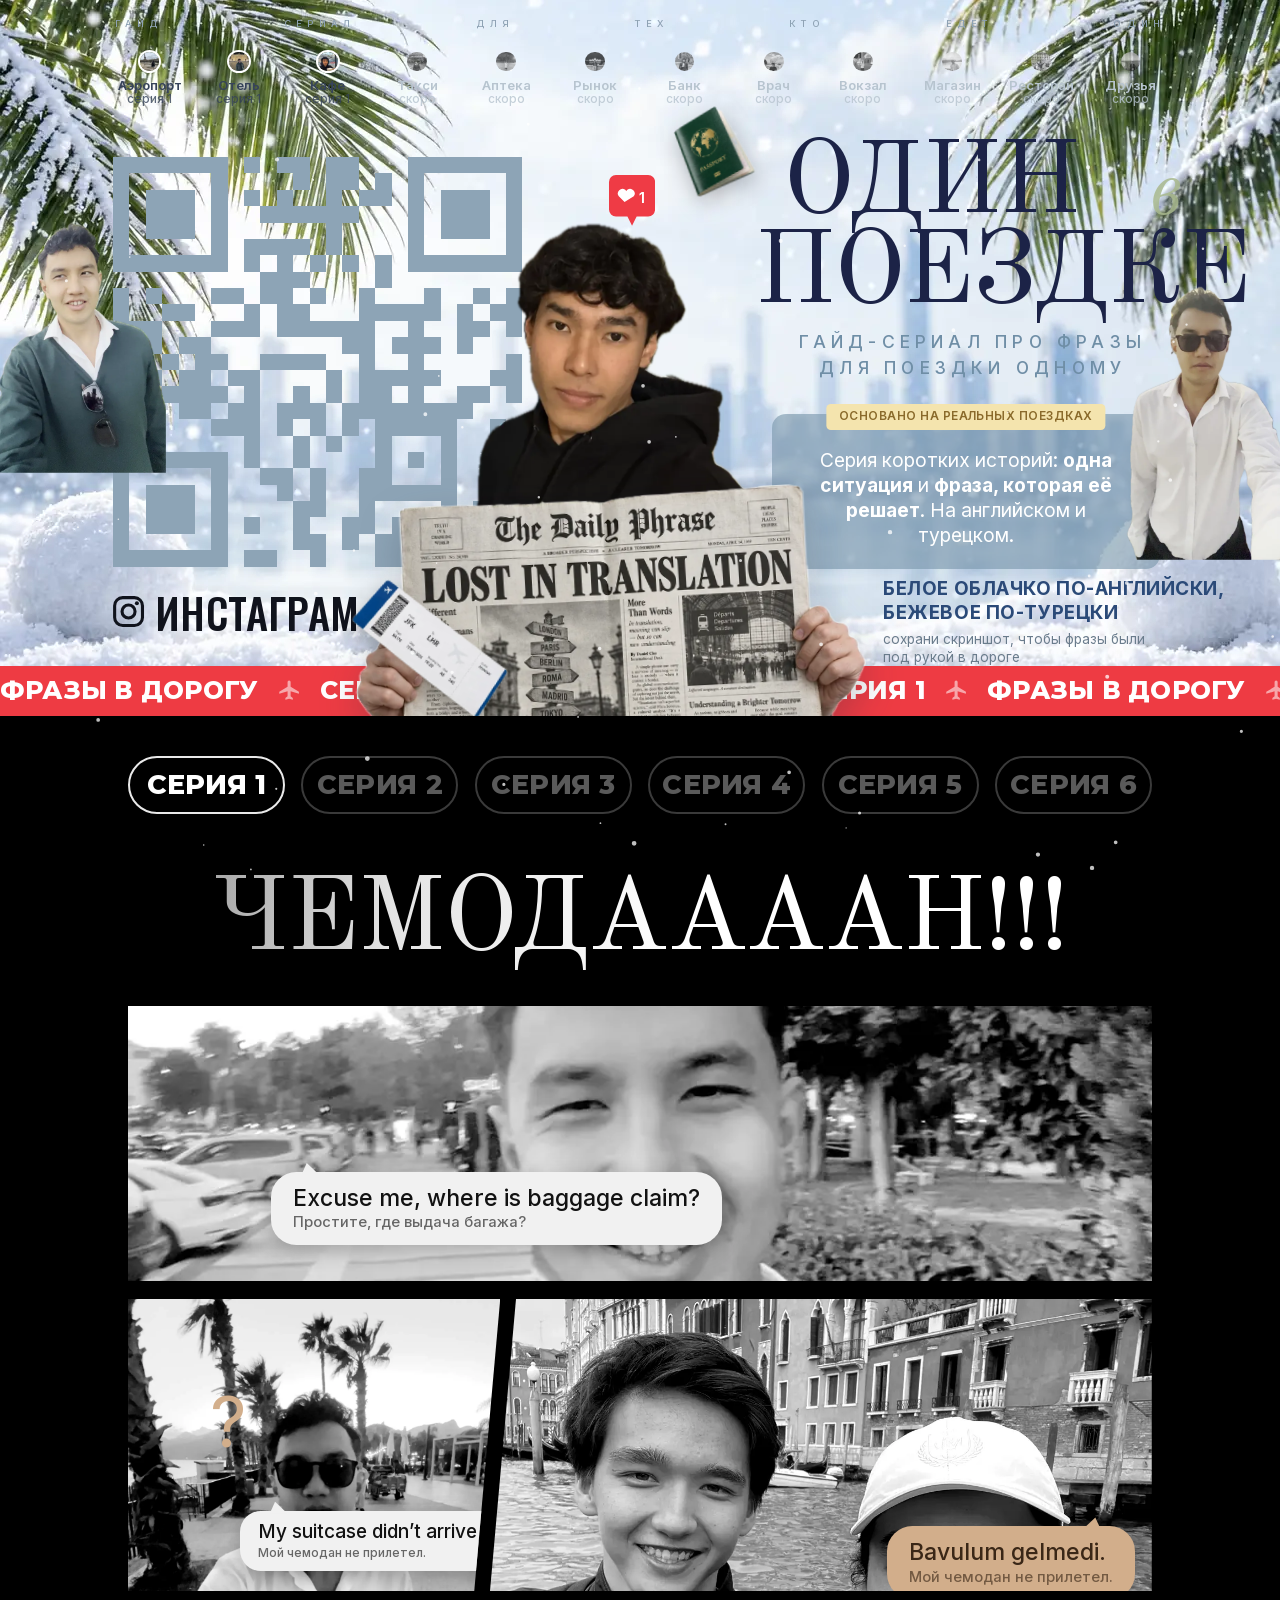
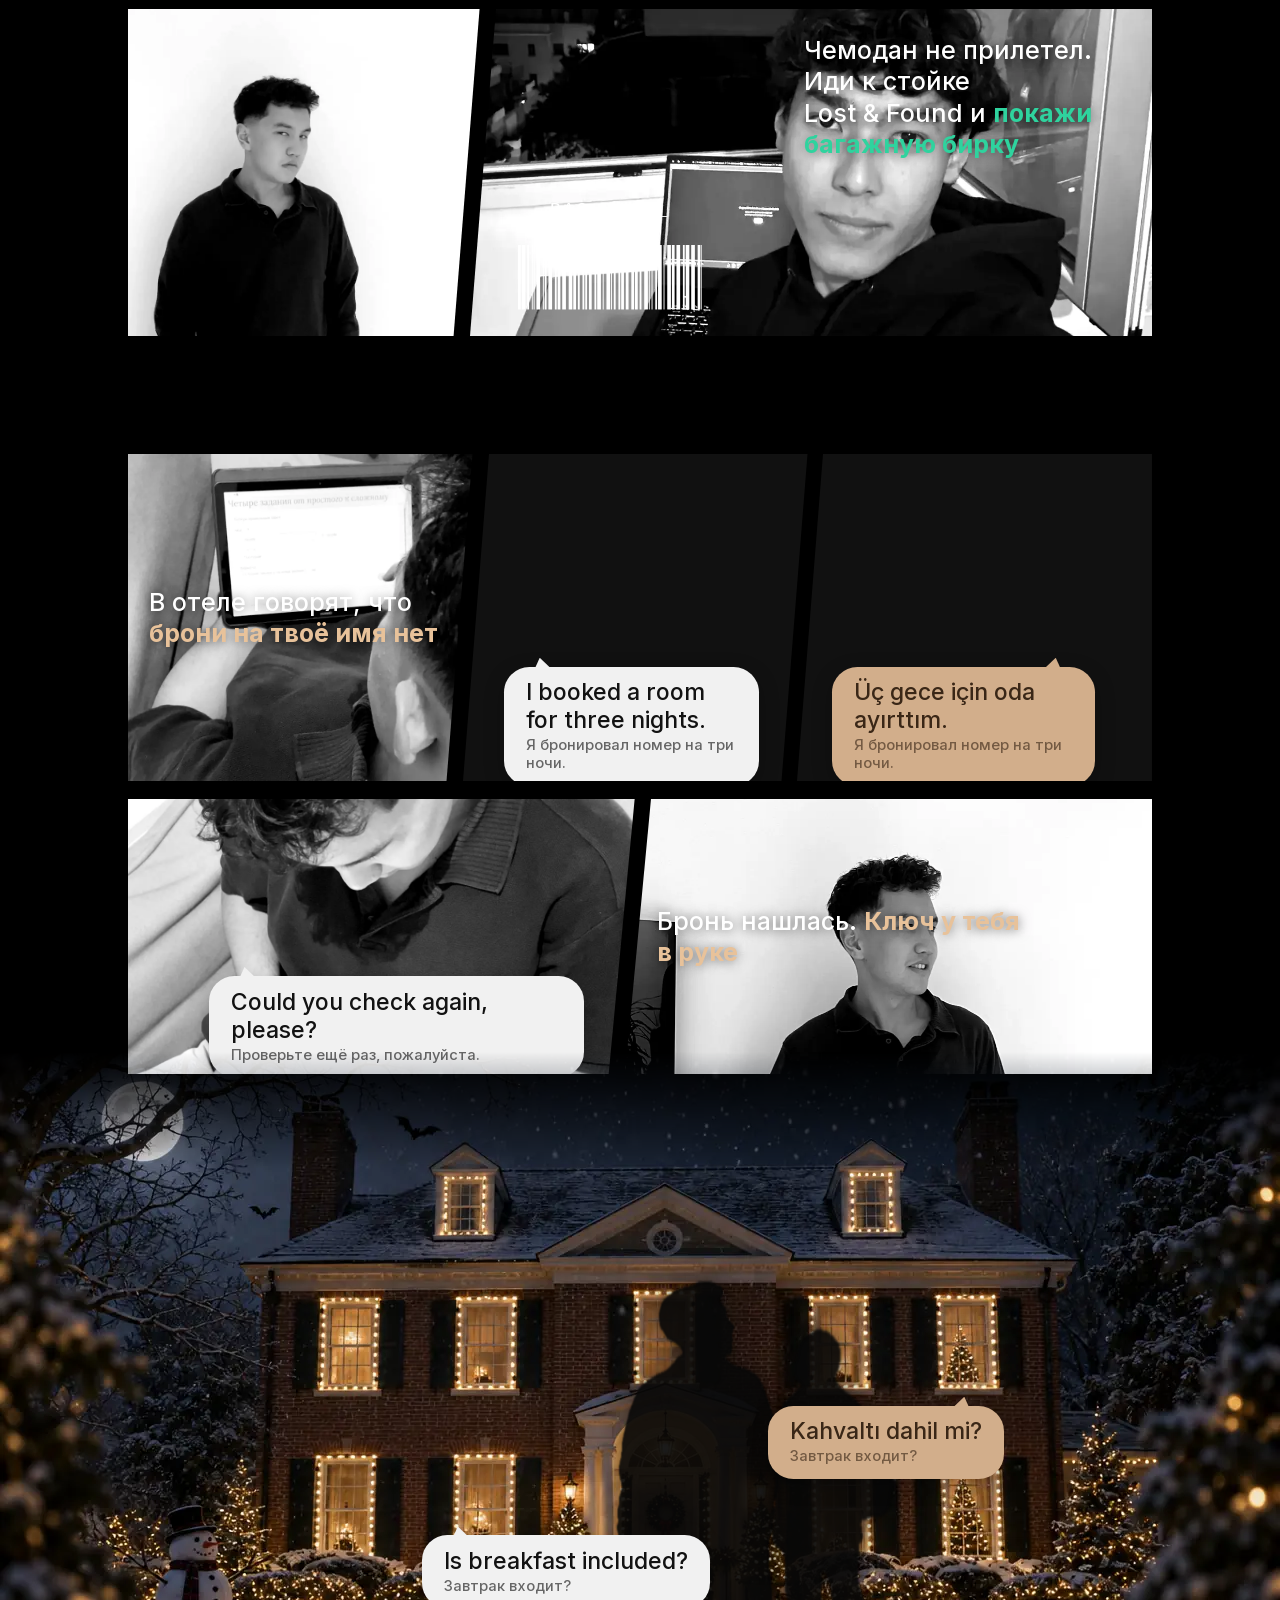
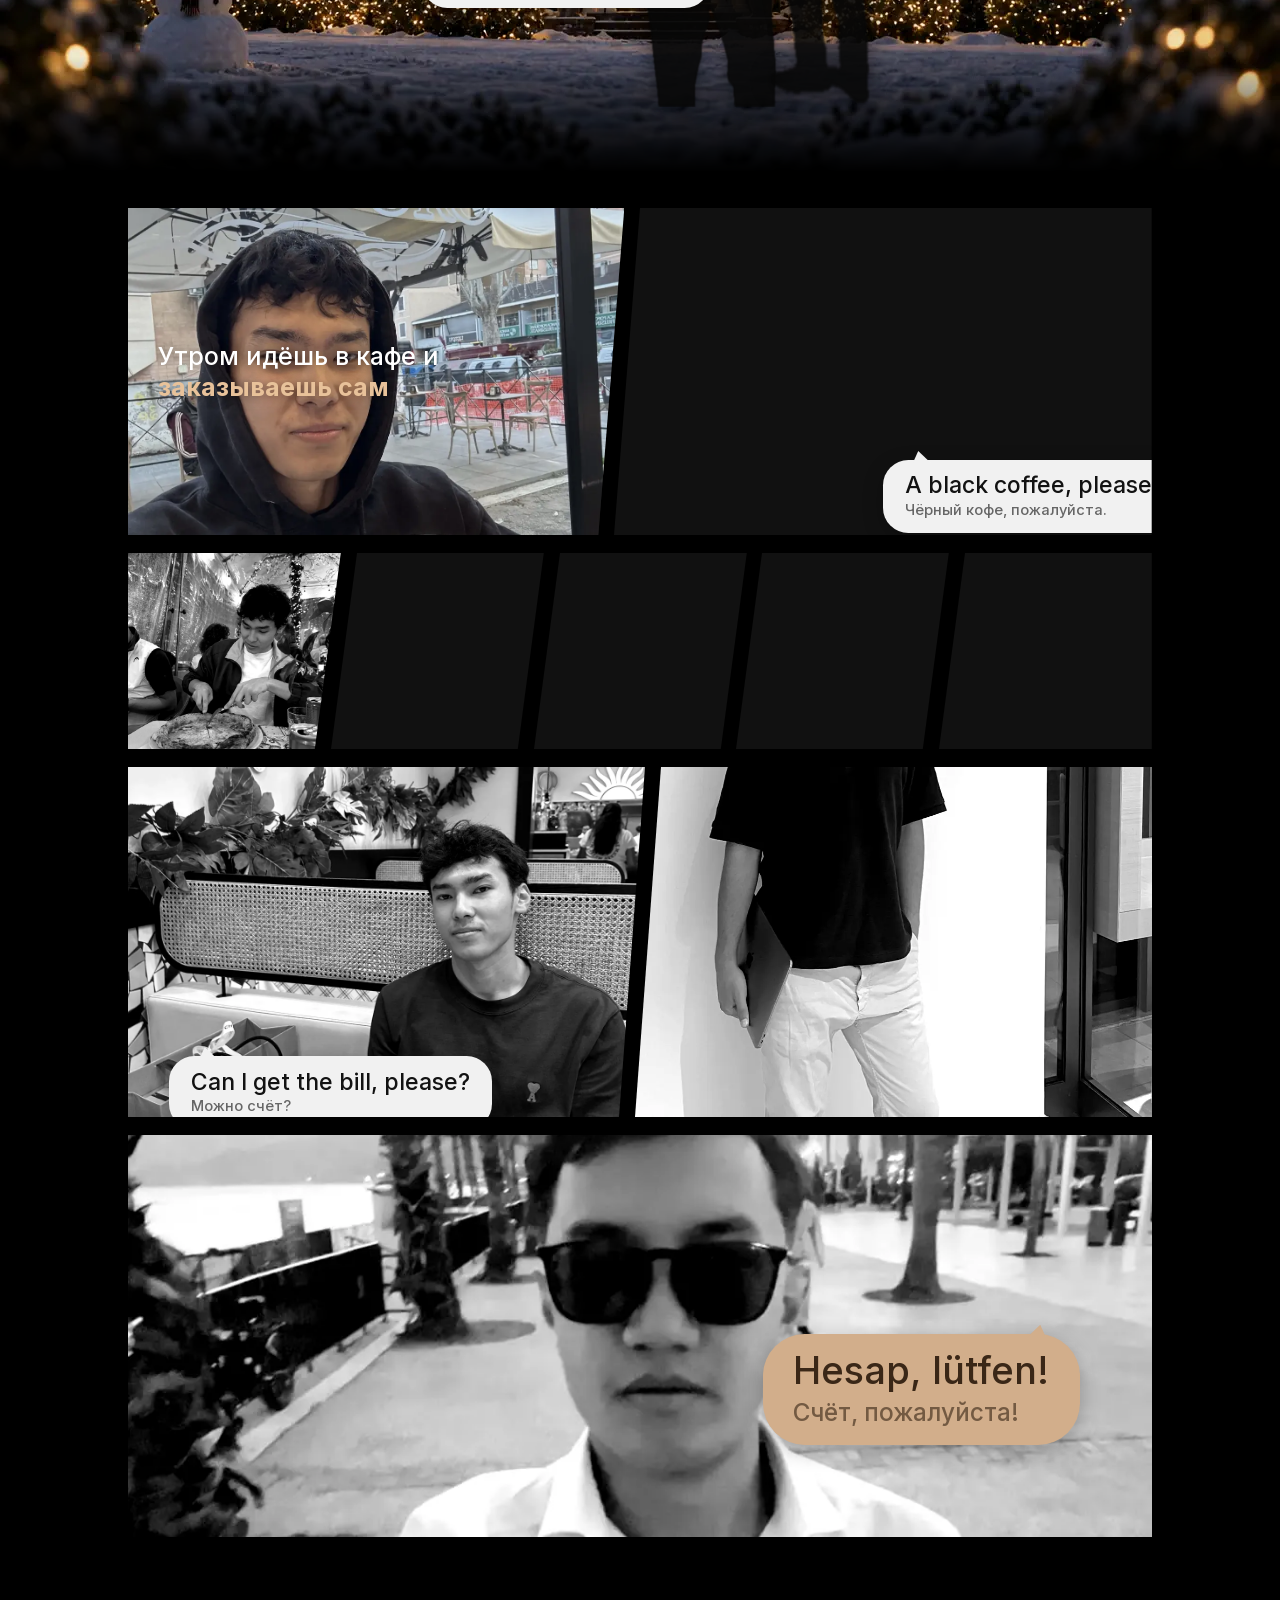
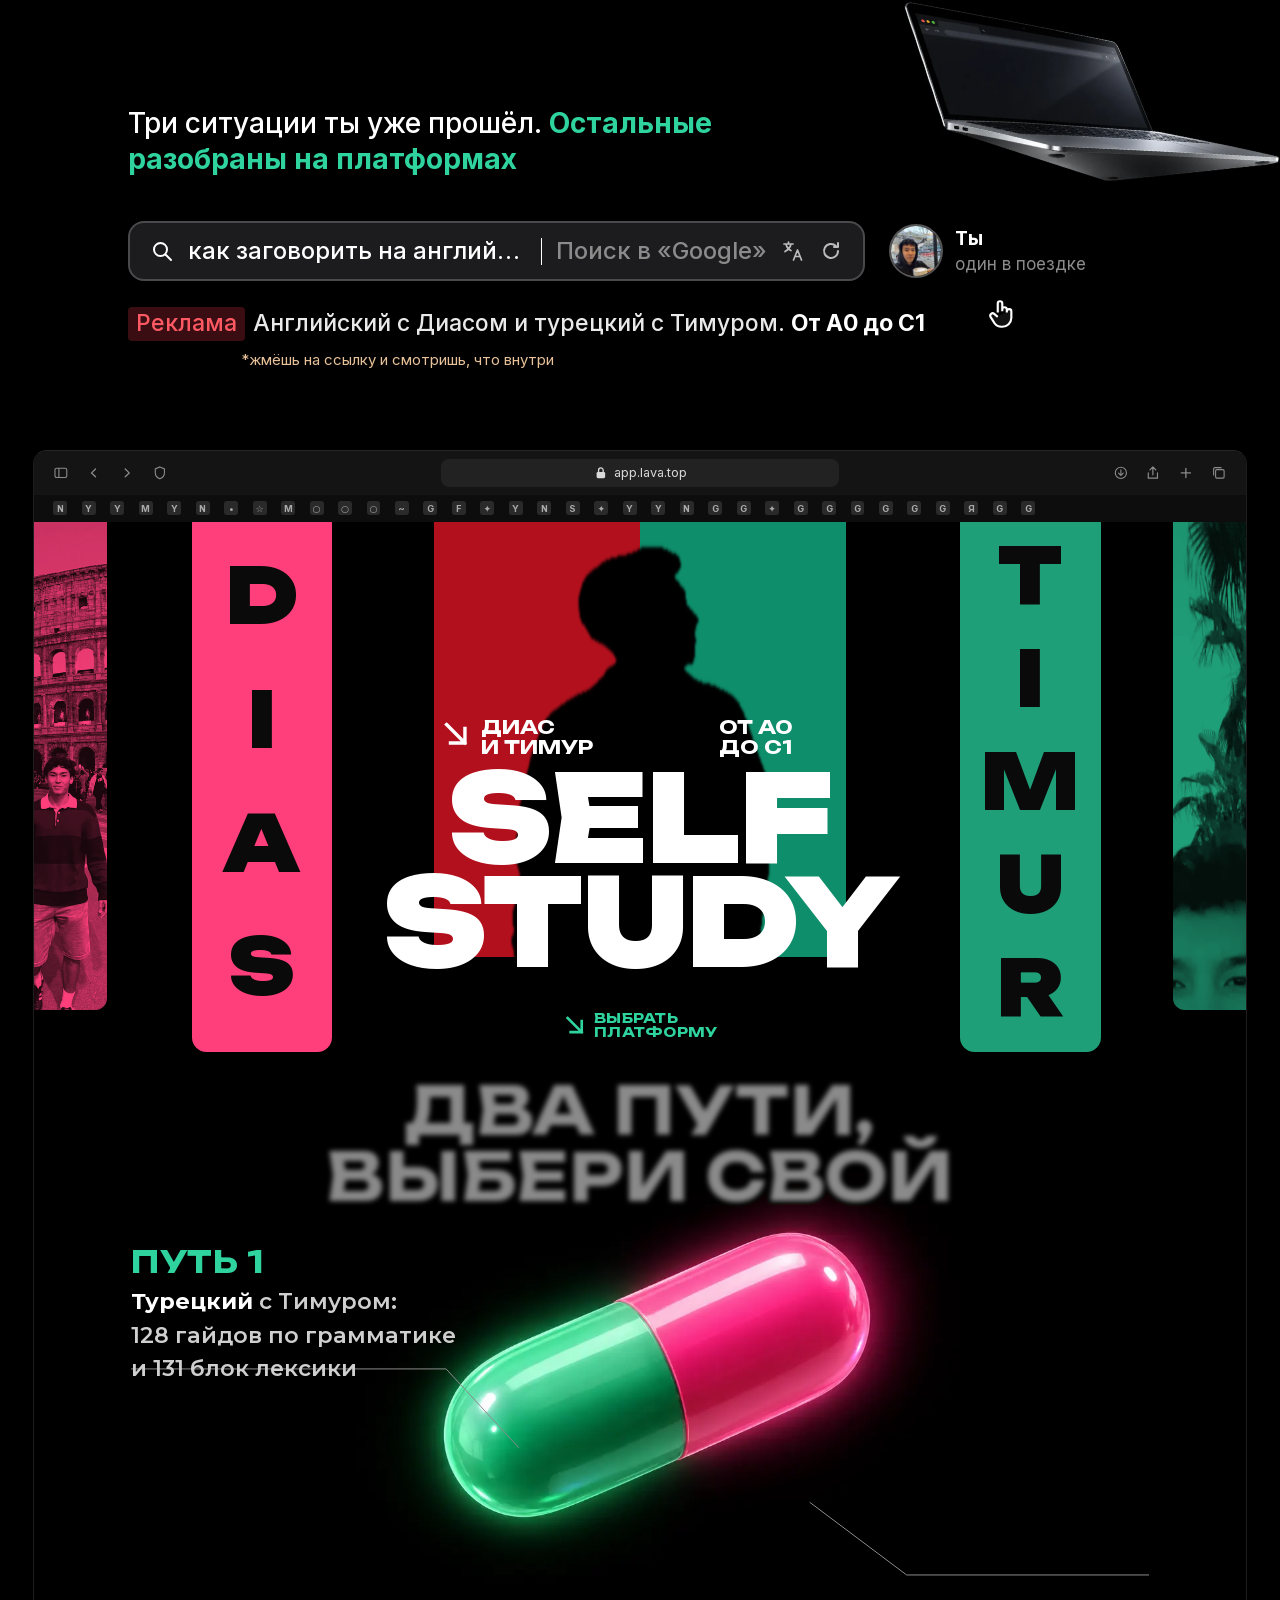
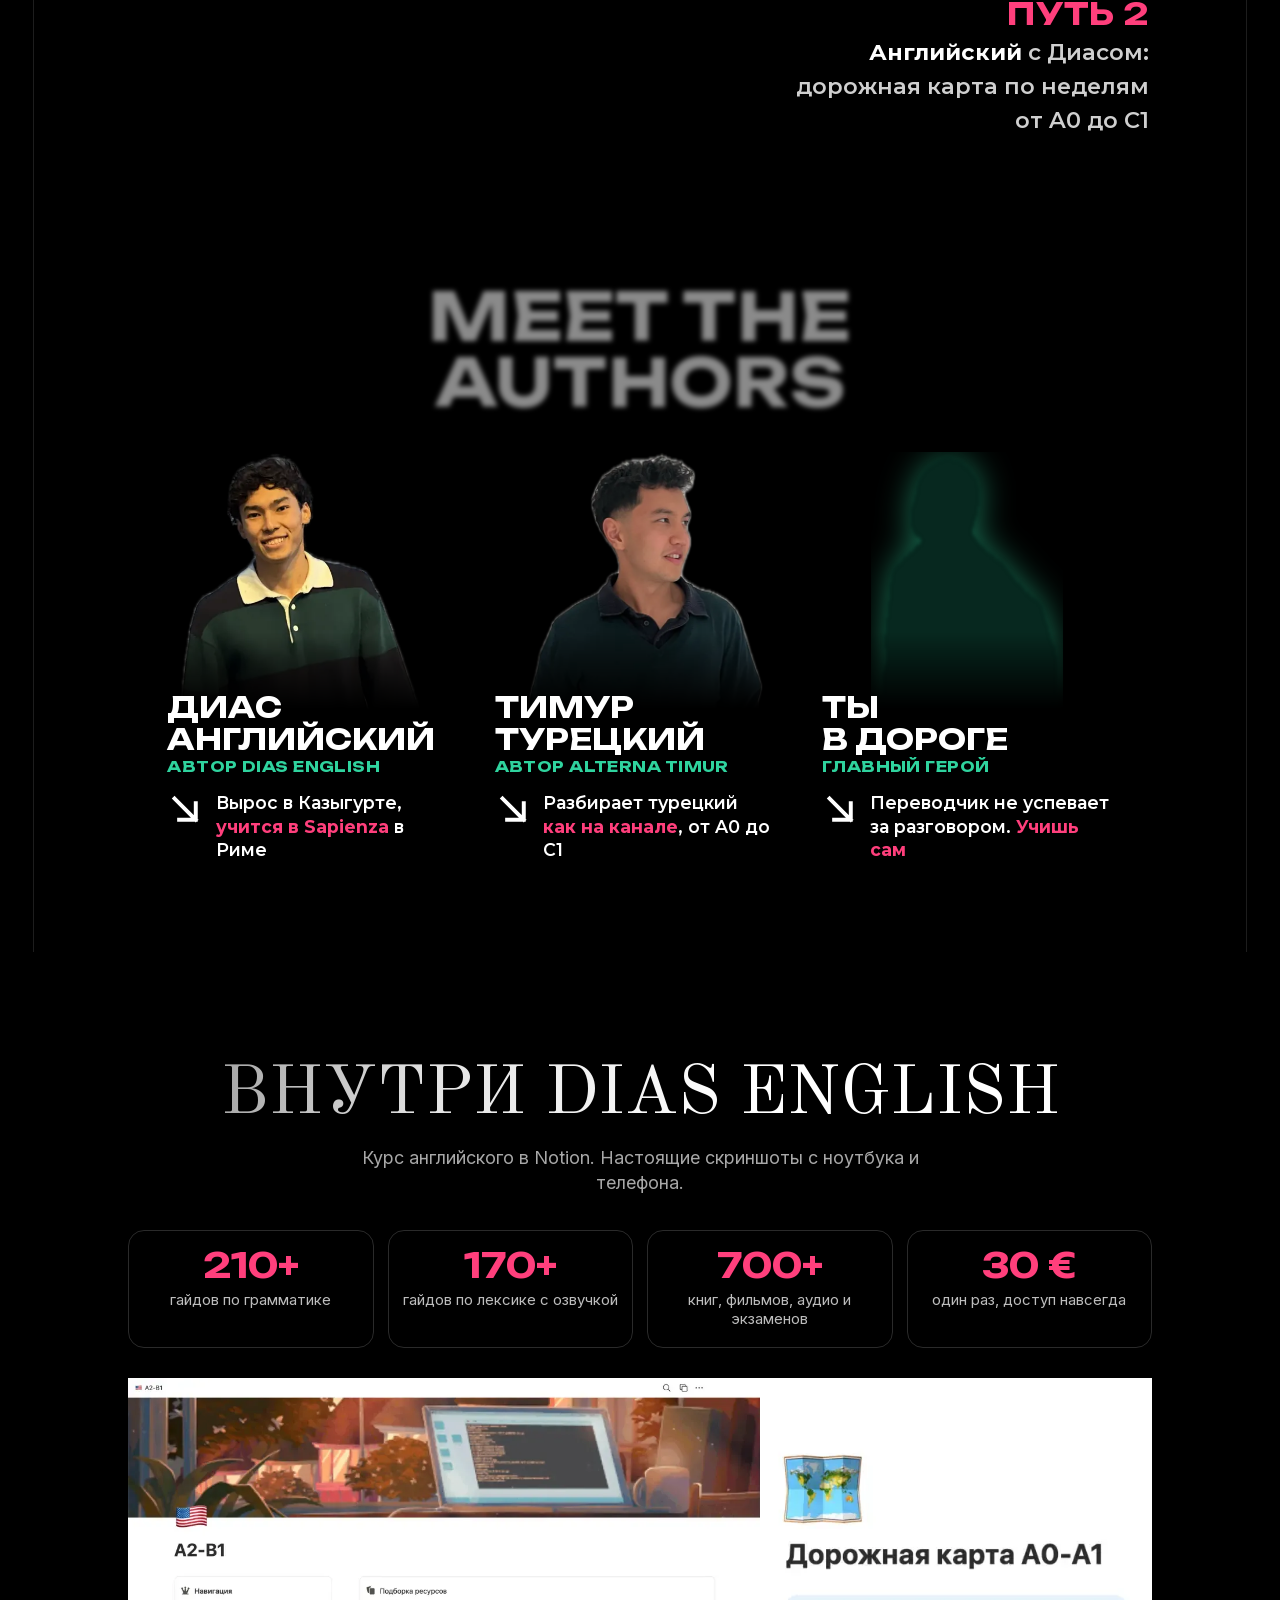
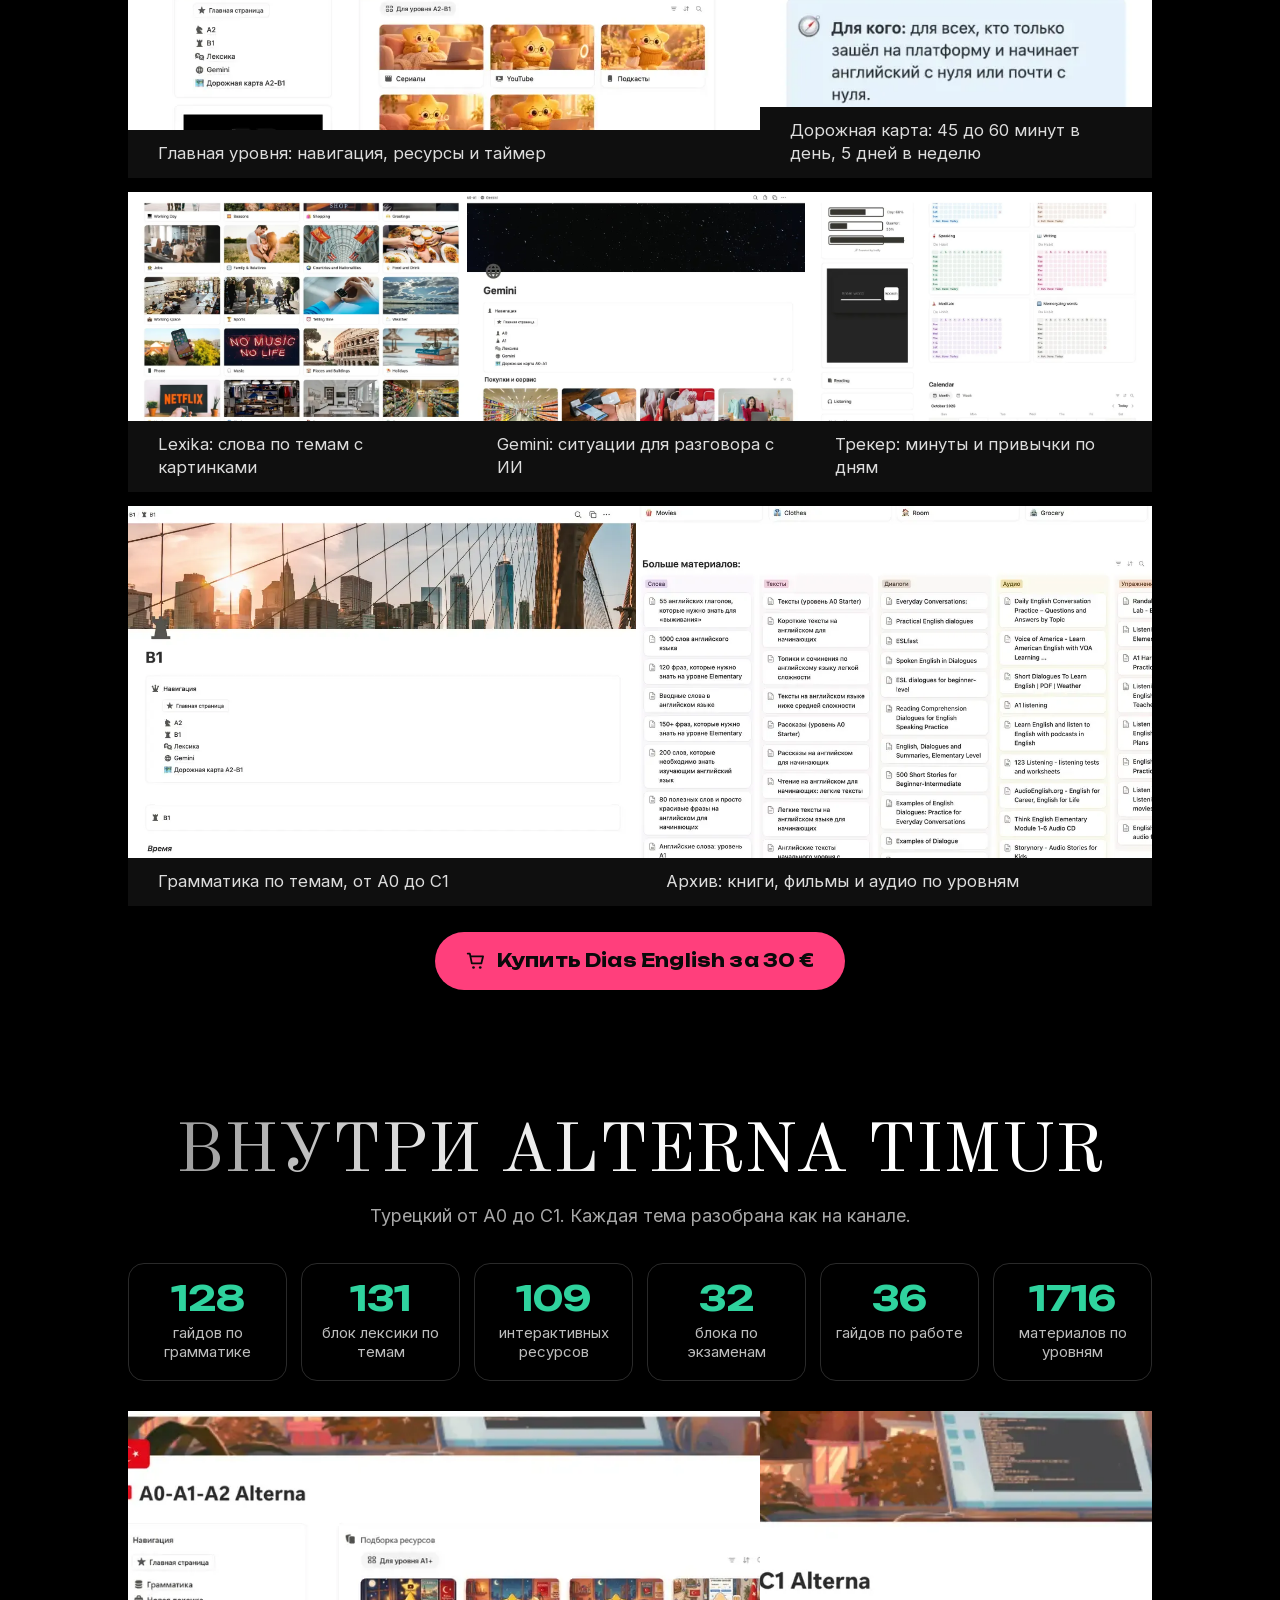
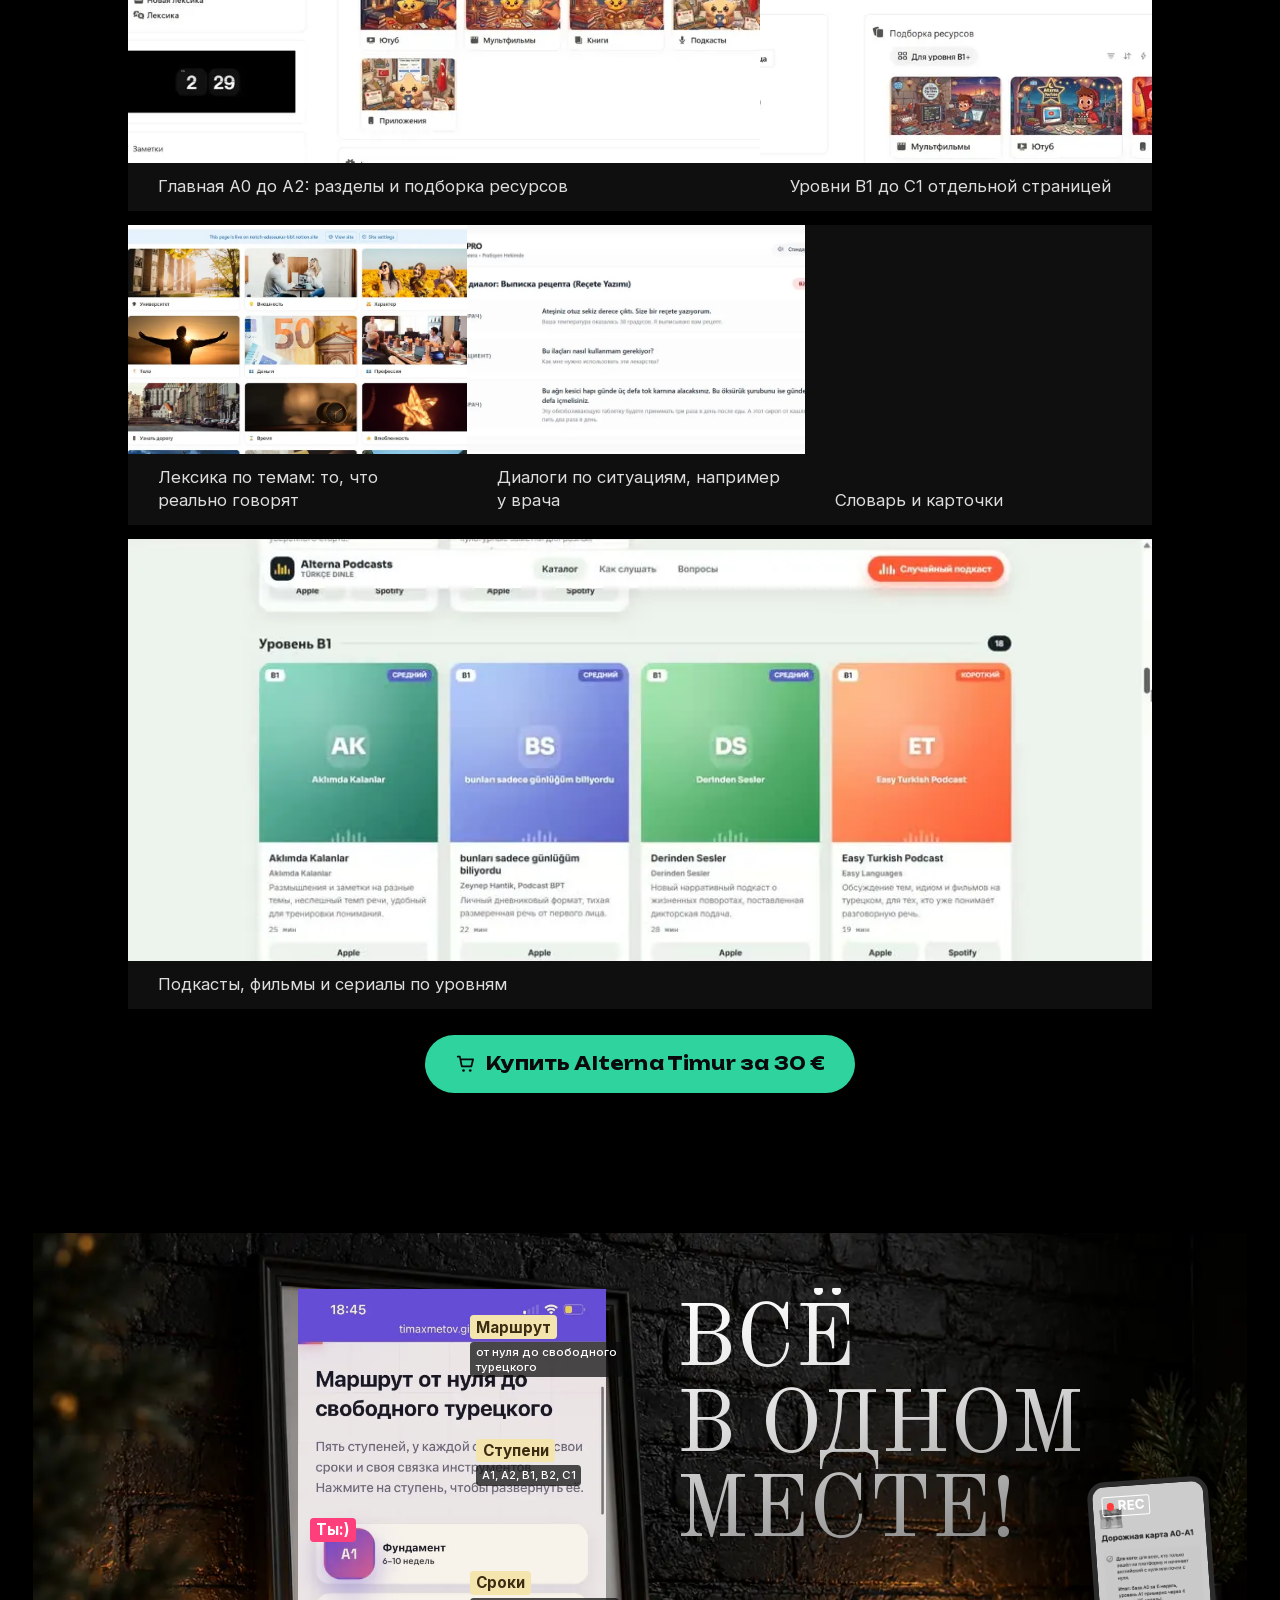
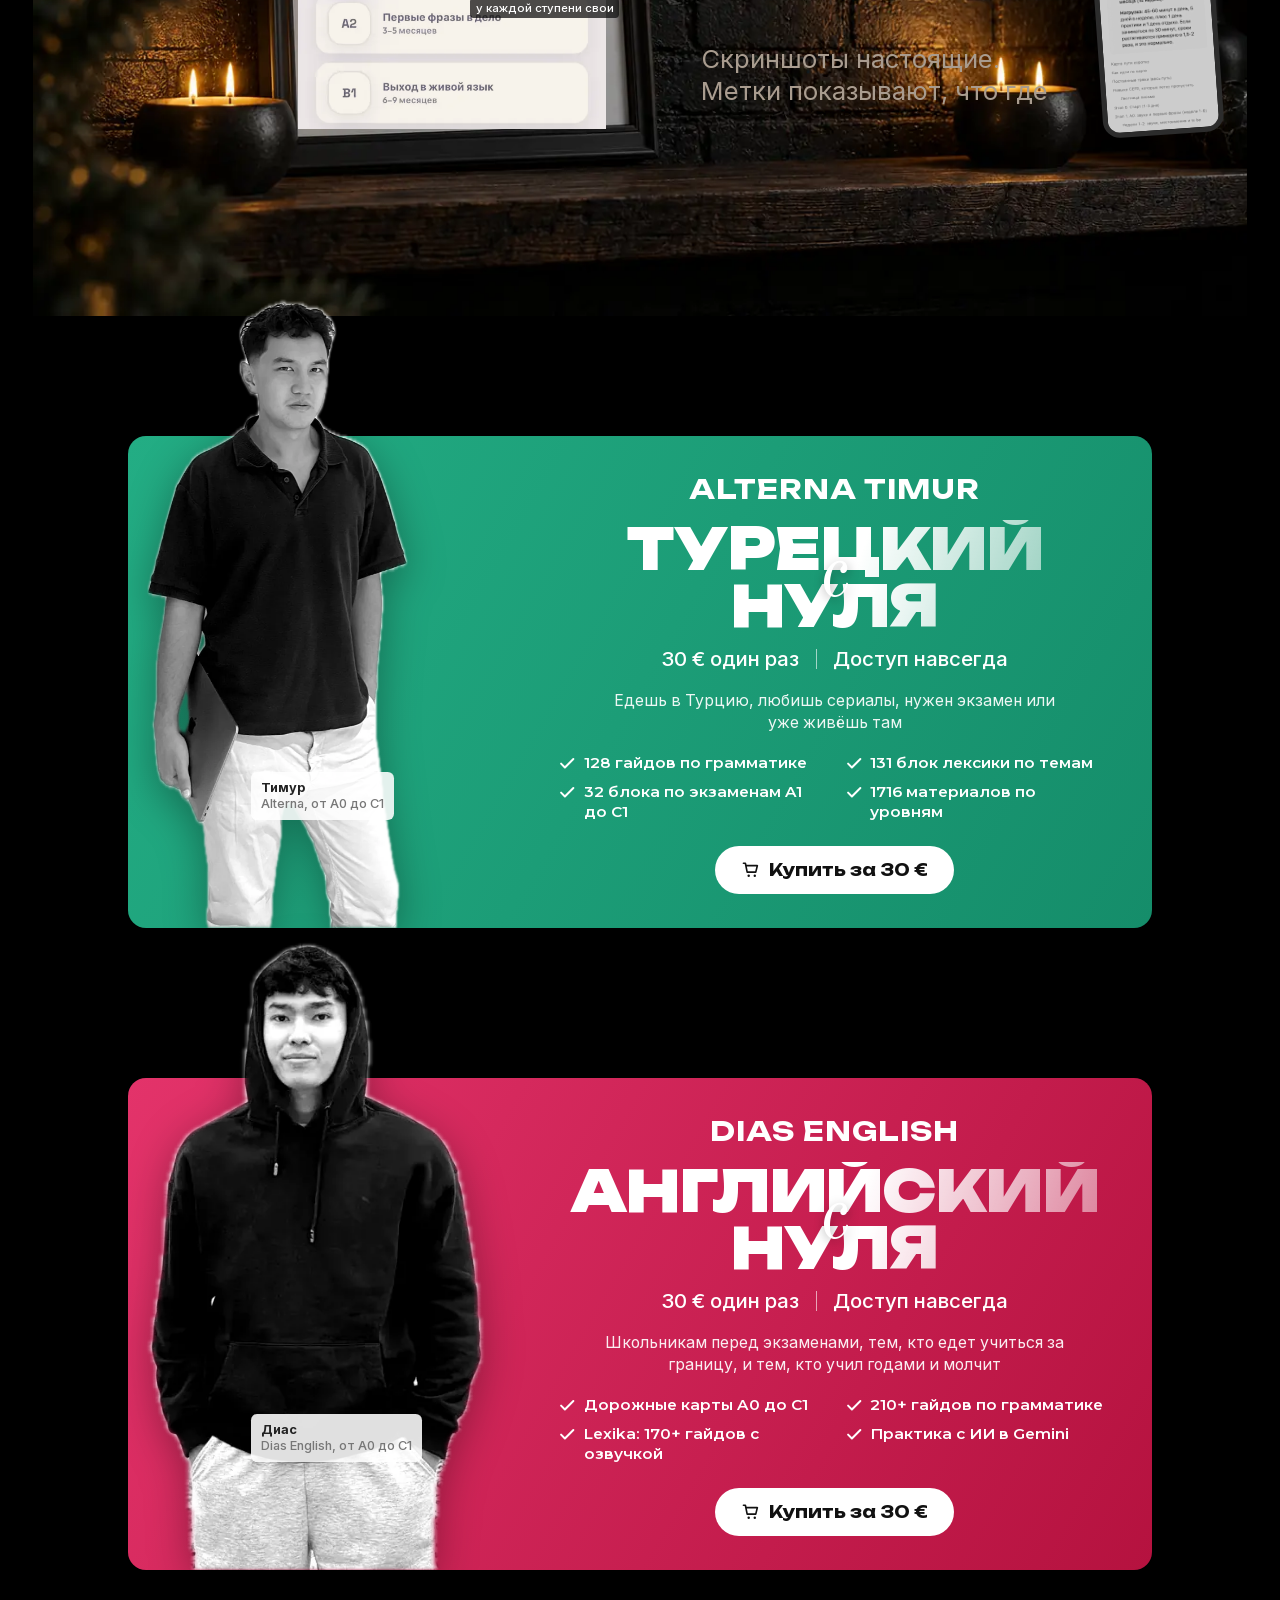
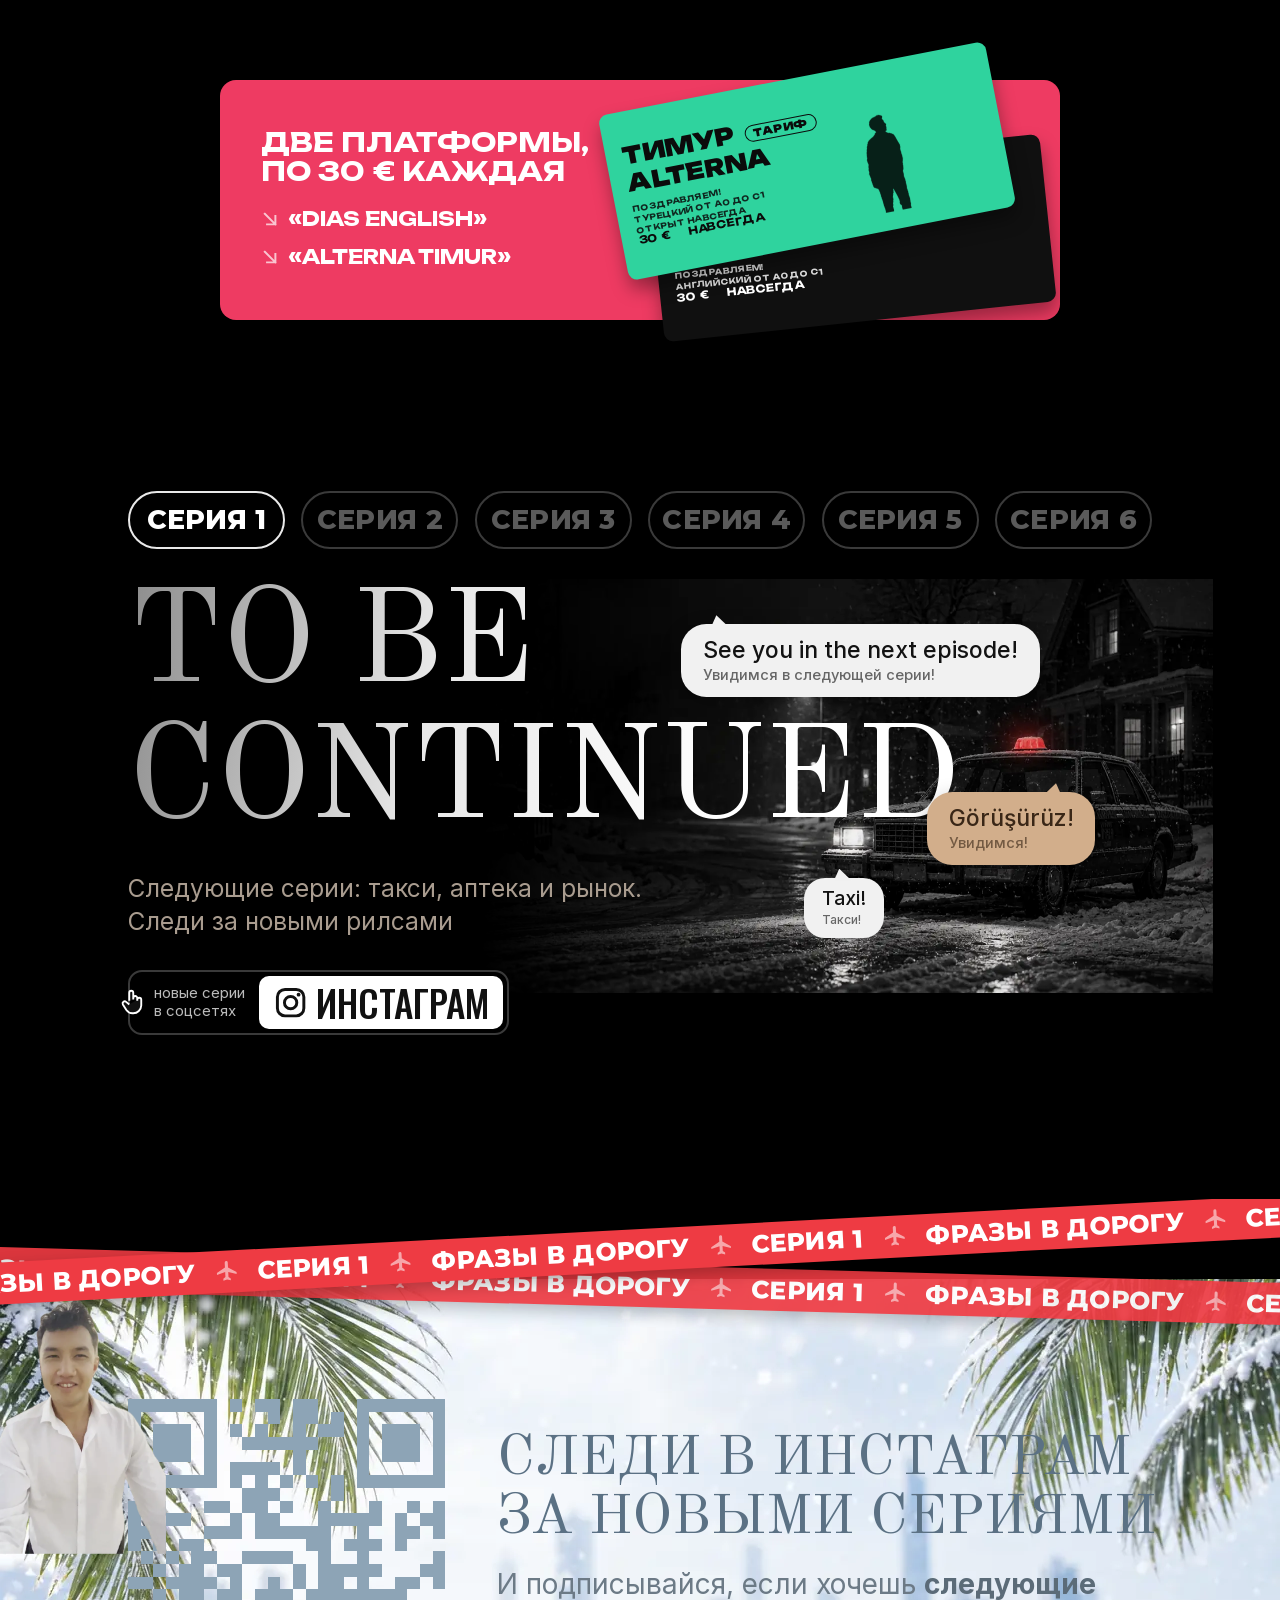
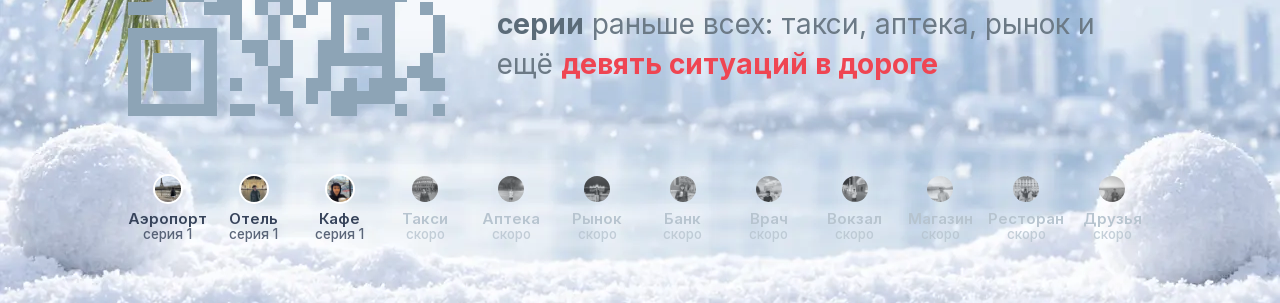
==== index.html @ 2ed26f45 "Сайт №04: комикс-сериал «Один в поездке», шаблон с рекламой Dias English и Alterna Timur" ====
<!doctype html>
<html lang="ru" data-version="ad" data-base="">
<head>
<meta charset="utf-8">
<meta name="viewport" content="width=device-width, initial-scale=1">
<title>Один в поездке. Фразы на английском и турецком</title>
<meta name="description" content="Гайд-сериал: три ситуации в поездке и фразы, которые их решают. Английский и турецкий.">
<meta property="og:title" content="Один в поездке">
<meta property="og:description" content="Три ситуации в поездке и фразы на английском и турецком.">
<meta property="og:image" content="media/hero-bg.webp">
<meta name="theme-color" content="#000000">
<link rel="icon" href="data:image/svg+xml,%3Csvg xmlns=%22http://www.w3.org/2000/svg%22 viewBox=%220 0 24 24%22%3E%3Crect width=%2224%22 height=%2224%22 rx=%225%22 fill=%22%23ee3b43%22/%3E%3Cpath d=%22M20 14v-1.6l-6.7-4V4.2a1.3 1.3 0 0 0-2.6 0v4.2L4 12.4V14l6.7-2v4l-1.8 1.3v1.5l3.1-.9 3.1.9v-1.5L13.3 16v-4z%22 fill=%22%23fff%22/%3E%3C/svg%3E">
<link rel="preload" href="assets/fonts/OldStandardTT-n400-cyrillic.woff2" as="font" type="font/woff2" crossorigin>
<link rel="stylesheet" href="assets/fonts.css">
<link rel="stylesheet" href="assets/style.css">
<script src="content.js" defer></script>
<script src="assets/sizes.js" defer></script>
<script src="assets/qrcode.js" defer></script>
<script src="assets/app.js" defer></script>
</head>
<body>
<div id="app"></div>
<noscript><p style="padding:24px">Для этой страницы нужен JavaScript.</p></noscript>
</body>
</html>
---- assets/fonts.css ----
/* cyrillic-ext */
@font-face {
  font-family: 'Inter';
  font-style: normal;
  font-weight: 400;
  font-display: swap;
  src: url(fonts/Inter-n400-cyrillic-ext.woff2) format('woff2');
  unicode-range: U+0460-052F, U+1C80-1C8A, U+20B4, U+2DE0-2DFF, U+A640-A69F, U+FE2E-FE2F;
}
/* cyrillic */
@font-face {
  font-family: 'Inter';
  font-style: normal;
  font-weight: 400;
  font-display: swap;
  src: url(fonts/Inter-n400-cyrillic.woff2) format('woff2');
  unicode-range: U+0301, U+0400-045F, U+0490-0491, U+04B0-04B1, U+2116;
}
/* latin-ext */
@font-face {
  font-family: 'Inter';
  font-style: normal;
  font-weight: 400;
  font-display: swap;
  src: url(fonts/Inter-n400-latin-ext.woff2) format('woff2');
  unicode-range: U+0100-02BA, U+02BD-02C5, U+02C7-02CC, U+02CE-02D7, U+02DD-02FF, U+0304, U+0308, U+0329, U+1D00-1DBF, U+1E00-1E9F, U+1EF2-1EFF, U+2020, U+20A0-20AB, U+20AD-20C4, U+2113, U+2C60-2C7F, U+A720-A7FF;
}
/* latin */
@font-face {
  font-family: 'Inter';
  font-style: normal;
  font-weight: 400;
  font-display: swap;
  src: url(fonts/Inter-n400-latin.woff2) format('woff2');
  unicode-range: U+0000-00FF, U+0131, U+0152-0153, U+02BB-02BC, U+02C6, U+02DA, U+02DC, U+0304, U+0308, U+0329, U+2000-206F, U+20AC, U+2122, U+2191, U+2193, U+2212, U+2215, U+FEFF, U+FFFD;
}
/* cyrillic-ext */
@font-face {
  font-family: 'Inter';
  font-style: normal;
  font-weight: 500;
  font-display: swap;
  src: url(fonts/Inter-n400-cyrillic-ext.woff2) format('woff2');
  unicode-range: U+0460-052F, U+1C80-1C8A, U+20B4, U+2DE0-2DFF, U+A640-A69F, U+FE2E-FE2F;
}
/* cyrillic */
@font-face {
  font-family: 'Inter';
  font-style: normal;
  font-weight: 500;
  font-display: swap;
  src: url(fonts/Inter-n400-cyrillic.woff2) format('woff2');
  unicode-range: U+0301, U+0400-045F, U+0490-0491, U+04B0-04B1, U+2116;
}
/* latin-ext */
@font-face {
  font-family: 'Inter';
  font-style: normal;
  font-weight: 500;
  font-display: swap;
  src: url(fonts/Inter-n400-latin-ext.woff2) format('woff2');
  unicode-range: U+0100-02BA, U+02BD-02C5, U+02C7-02CC, U+02CE-02D7, U+02DD-02FF, U+0304, U+0308, U+0329, U+1D00-1DBF, U+1E00-1E9F, U+1EF2-1EFF, U+2020, U+20A0-20AB, U+20AD-20C4, U+2113, U+2C60-2C7F, U+A720-A7FF;
}
/* latin */
@font-face {
  font-family: 'Inter';
  font-style: normal;
  font-weight: 500;
  font-display: swap;
  src: url(fonts/Inter-n400-latin.woff2) format('woff2');
  unicode-range: U+0000-00FF, U+0131, U+0152-0153, U+02BB-02BC, U+02C6, U+02DA, U+02DC, U+0304, U+0308, U+0329, U+2000-206F, U+20AC, U+2122, U+2191, U+2193, U+2212, U+2215, U+FEFF, U+FFFD;
}
/* cyrillic-ext */
@font-face {
  font-family: 'Inter';
  font-style: normal;
  font-weight: 600;
  font-display: swap;
  src: url(fonts/Inter-n400-cyrillic-ext.woff2) format('woff2');
  unicode-range: U+0460-052F, U+1C80-1C8A, U+20B4, U+2DE0-2DFF, U+A640-A69F, U+FE2E-FE2F;
}
/* cyrillic */
@font-face {
  font-family: 'Inter';
  font-style: normal;
  font-weight: 600;
  font-display: swap;
  src: url(fonts/Inter-n400-cyrillic.woff2) format('woff2');
  unicode-range: U+0301, U+0400-045F, U+0490-0491, U+04B0-04B1, U+2116;
}
/* latin-ext */
@font-face {
  font-family: 'Inter';
  font-style: normal;
  font-weight: 600;
  font-display: swap;
  src: url(fonts/Inter-n400-latin-ext.woff2) format('woff2');
  unicode-range: U+0100-02BA, U+02BD-02C5, U+02C7-02CC, U+02CE-02D7, U+02DD-02FF, U+0304, U+0308, U+0329, U+1D00-1DBF, U+1E00-1E9F, U+1EF2-1EFF, U+2020, U+20A0-20AB, U+20AD-20C4, U+2113, U+2C60-2C7F, U+A720-A7FF;
}
/* latin */
@font-face {
  font-family: 'Inter';
  font-style: normal;
  font-weight: 600;
  font-display: swap;
  src: url(fonts/Inter-n400-latin.woff2) format('woff2');
  unicode-range: U+0000-00FF, U+0131, U+0152-0153, U+02BB-02BC, U+02C6, U+02DA, U+02DC, U+0304, U+0308, U+0329, U+2000-206F, U+20AC, U+2122, U+2191, U+2193, U+2212, U+2215, U+FEFF, U+FFFD;
}
/* cyrillic-ext */
@font-face {
  font-family: 'Inter';
  font-style: normal;
  font-weight: 700;
  font-display: swap;
  src: url(fonts/Inter-n400-cyrillic-ext.woff2) format('woff2');
  unicode-range: U+0460-052F, U+1C80-1C8A, U+20B4, U+2DE0-2DFF, U+A640-A69F, U+FE2E-FE2F;
}
/* cyrillic */
@font-face {
  font-family: 'Inter';
  font-style: normal;
  font-weight: 700;
  font-display: swap;
  src: url(fonts/Inter-n400-cyrillic.woff2) format('woff2');
  unicode-range: U+0301, U+0400-045F, U+0490-0491, U+04B0-04B1, U+2116;
}
/* latin-ext */
@font-face {
  font-family: 'Inter';
  font-style: normal;
  font-weight: 700;
  font-display: swap;
  src: url(fonts/Inter-n400-latin-ext.woff2) format('woff2');
  unicode-range: U+0100-02BA, U+02BD-02C5, U+02C7-02CC, U+02CE-02D7, U+02DD-02FF, U+0304, U+0308, U+0329, U+1D00-1DBF, U+1E00-1E9F, U+1EF2-1EFF, U+2020, U+20A0-20AB, U+20AD-20C4, U+2113, U+2C60-2C7F, U+A720-A7FF;
}
/* latin */
@font-face {
  font-family: 'Inter';
  font-style: normal;
  font-weight: 700;
  font-display: swap;
  src: url(fonts/Inter-n400-latin.woff2) format('woff2');
  unicode-range: U+0000-00FF, U+0131, U+0152-0153, U+02BB-02BC, U+02C6, U+02DA, U+02DC, U+0304, U+0308, U+0329, U+2000-206F, U+20AC, U+2122, U+2191, U+2193, U+2212, U+2215, U+FEFF, U+FFFD;
}
/* cyrillic-ext */
@font-face {
  font-family: 'Montserrat';
  font-style: normal;
  font-weight: 500;
  font-display: swap;
  src: url(fonts/Montserrat-n500-cyrillic-ext.woff2) format('woff2');
  unicode-range: U+0460-052F, U+1C80-1C8A, U+20B4, U+2DE0-2DFF, U+A640-A69F, U+FE2E-FE2F;
}
/* cyrillic */
@font-face {
  font-family: 'Montserrat';
  font-style: normal;
  font-weight: 500;
  font-display: swap;
  src: url(fonts/Montserrat-n500-cyrillic.woff2) format('woff2');
  unicode-range: U+0301, U+0400-045F, U+0490-0491, U+04B0-04B1, U+2116;
}
/* latin-ext */
@font-face {
  font-family: 'Montserrat';
  font-style: normal;
  font-weight: 500;
  font-display: swap;
  src: url(fonts/Montserrat-n500-latin-ext.woff2) format('woff2');
  unicode-range: U+0100-02BA, U+02BD-02C5, U+02C7-02CC, U+02CE-02D7, U+02DD-02FF, U+0304, U+0308, U+0329, U+1D00-1DBF, U+1E00-1E9F, U+1EF2-1EFF, U+2020, U+20A0-20AB, U+20AD-20C4, U+2113, U+2C60-2C7F, U+A720-A7FF;
}
/* latin */
@font-face {
  font-family: 'Montserrat';
  font-style: normal;
  font-weight: 500;
  font-display: swap;
  src: url(fonts/Montserrat-n500-latin.woff2) format('woff2');
  unicode-range: U+0000-00FF, U+0131, U+0152-0153, U+02BB-02BC, U+02C6, U+02DA, U+02DC, U+0304, U+0308, U+0329, U+2000-206F, U+20AC, U+2122, U+2191, U+2193, U+2212, U+2215, U+FEFF, U+FFFD;
}
/* cyrillic-ext */
@font-face {
  font-family: 'Montserrat';
  font-style: normal;
  font-weight: 600;
  font-display: swap;
  src: url(fonts/Montserrat-n500-cyrillic-ext.woff2) format('woff2');
  unicode-range: U+0460-052F, U+1C80-1C8A, U+20B4, U+2DE0-2DFF, U+A640-A69F, U+FE2E-FE2F;
}
/* cyrillic */
@font-face {
  font-family: 'Montserrat';
  font-style: normal;
  font-weight: 600;
  font-display: swap;
  src: url(fonts/Montserrat-n500-cyrillic.woff2) format('woff2');
  unicode-range: U+0301, U+0400-045F, U+0490-0491, U+04B0-04B1, U+2116;
}
/* latin-ext */
@font-face {
  font-family: 'Montserrat';
  font-style: normal;
  font-weight: 600;
  font-display: swap;
  src: url(fonts/Montserrat-n500-latin-ext.woff2) format('woff2');
  unicode-range: U+0100-02BA, U+02BD-02C5, U+02C7-02CC, U+02CE-02D7, U+02DD-02FF, U+0304, U+0308, U+0329, U+1D00-1DBF, U+1E00-1E9F, U+1EF2-1EFF, U+2020, U+20A0-20AB, U+20AD-20C4, U+2113, U+2C60-2C7F, U+A720-A7FF;
}
/* latin */
@font-face {
  font-family: 'Montserrat';
  font-style: normal;
  font-weight: 600;
  font-display: swap;
  src: url(fonts/Montserrat-n500-latin.woff2) format('woff2');
  unicode-range: U+0000-00FF, U+0131, U+0152-0153, U+02BB-02BC, U+02C6, U+02DA, U+02DC, U+0304, U+0308, U+0329, U+2000-206F, U+20AC, U+2122, U+2191, U+2193, U+2212, U+2215, U+FEFF, U+FFFD;
}
/* cyrillic-ext */
@font-face {
  font-family: 'Montserrat';
  font-style: normal;
  font-weight: 700;
  font-display: swap;
  src: url(fonts/Montserrat-n500-cyrillic-ext.woff2) format('woff2');
  unicode-range: U+0460-052F, U+1C80-1C8A, U+20B4, U+2DE0-2DFF, U+A640-A69F, U+FE2E-FE2F;
}
/* cyrillic */
@font-face {
  font-family: 'Montserrat';
  font-style: normal;
  font-weight: 700;
  font-display: swap;
  src: url(fonts/Montserrat-n500-cyrillic.woff2) format('woff2');
  unicode-range: U+0301, U+0400-045F, U+0490-0491, U+04B0-04B1, U+2116;
}
/* latin-ext */
@font-face {
  font-family: 'Montserrat';
  font-style: normal;
  font-weight: 700;
  font-display: swap;
  src: url(fonts/Montserrat-n500-latin-ext.woff2) format('woff2');
  unicode-range: U+0100-02BA, U+02BD-02C5, U+02C7-02CC, U+02CE-02D7, U+02DD-02FF, U+0304, U+0308, U+0329, U+1D00-1DBF, U+1E00-1E9F, U+1EF2-1EFF, U+2020, U+20A0-20AB, U+20AD-20C4, U+2113, U+2C60-2C7F, U+A720-A7FF;
}
/* latin */
@font-face {
  font-family: 'Montserrat';
  font-style: normal;
  font-weight: 700;
  font-display: swap;
  src: url(fonts/Montserrat-n500-latin.woff2) format('woff2');
  unicode-range: U+0000-00FF, U+0131, U+0152-0153, U+02BB-02BC, U+02C6, U+02DA, U+02DC, U+0304, U+0308, U+0329, U+2000-206F, U+20AC, U+2122, U+2191, U+2193, U+2212, U+2215, U+FEFF, U+FFFD;
}
/* cyrillic-ext */
@font-face {
  font-family: 'Montserrat';
  font-style: normal;
  font-weight: 800;
  font-display: swap;
  src: url(fonts/Montserrat-n500-cyrillic-ext.woff2) format('woff2');
  unicode-range: U+0460-052F, U+1C80-1C8A, U+20B4, U+2DE0-2DFF, U+A640-A69F, U+FE2E-FE2F;
}
/* cyrillic */
@font-face {
  font-family: 'Montserrat';
  font-style: normal;
  font-weight: 800;
  font-display: swap;
  src: url(fonts/Montserrat-n500-cyrillic.woff2) format('woff2');
  unicode-range: U+0301, U+0400-045F, U+0490-0491, U+04B0-04B1, U+2116;
}
/* latin-ext */
@font-face {
  font-family: 'Montserrat';
  font-style: normal;
  font-weight: 800;
  font-display: swap;
  src: url(fonts/Montserrat-n500-latin-ext.woff2) format('woff2');
  unicode-range: U+0100-02BA, U+02BD-02C5, U+02C7-02CC, U+02CE-02D7, U+02DD-02FF, U+0304, U+0308, U+0329, U+1D00-1DBF, U+1E00-1E9F, U+1EF2-1EFF, U+2020, U+20A0-20AB, U+20AD-20C4, U+2113, U+2C60-2C7F, U+A720-A7FF;
}
/* latin */
@font-face {
  font-family: 'Montserrat';
  font-style: normal;
  font-weight: 800;
  font-display: swap;
  src: url(fonts/Montserrat-n500-latin.woff2) format('woff2');
  unicode-range: U+0000-00FF, U+0131, U+0152-0153, U+02BB-02BC, U+02C6, U+02DA, U+02DC, U+0304, U+0308, U+0329, U+2000-206F, U+20AC, U+2122, U+2191, U+2193, U+2212, U+2215, U+FEFF, U+FFFD;
}
/* cyrillic-ext */
@font-face {
  font-family: 'Old Standard TT';
  font-style: italic;
  font-weight: 400;
  font-display: swap;
  src: url(fonts/OldStandardTT-i400-cyrillic-ext.woff2) format('woff2');
  unicode-range: U+0460-052F, U+1C80-1C8A, U+20B4, U+2DE0-2DFF, U+A640-A69F, U+FE2E-FE2F;
}
/* cyrillic */
@font-face {
  font-family: 'Old Standard TT';
  font-style: italic;
  font-weight: 400;
  font-display: swap;
  src: url(fonts/OldStandardTT-i400-cyrillic.woff2) format('woff2');
  unicode-range: U+0301, U+0400-045F, U+0490-0491, U+04B0-04B1, U+2116;
}
/* latin-ext */
@font-face {
  font-family: 'Old Standard TT';
  font-style: italic;
  font-weight: 400;
  font-display: swap;
  src: url(fonts/OldStandardTT-i400-latin-ext.woff2) format('woff2');
  unicode-range: U+0100-02BA, U+02BD-02C5, U+02C7-02CC, U+02CE-02D7, U+02DD-02FF, U+0304, U+0308, U+0329, U+1D00-1DBF, U+1E00-1E9F, U+1EF2-1EFF, U+2020, U+20A0-20AB, U+20AD-20C4, U+2113, U+2C60-2C7F, U+A720-A7FF;
}
/* latin */
@font-face {
  font-family: 'Old Standard TT';
  font-style: italic;
  font-weight: 400;
  font-display: swap;
  src: url(fonts/OldStandardTT-i400-latin.woff2) format('woff2');
  unicode-range: U+0000-00FF, U+0131, U+0152-0153, U+02BB-02BC, U+02C6, U+02DA, U+02DC, U+0304, U+0308, U+0329, U+2000-206F, U+20AC, U+2122, U+2191, U+2193, U+2212, U+2215, U+FEFF, U+FFFD;
}
/* cyrillic-ext */
@font-face {
  font-family: 'Old Standard TT';
  font-style: normal;
  font-weight: 400;
  font-display: swap;
  src: url(fonts/OldStandardTT-n400-cyrillic-ext.woff2) format('woff2');
  unicode-range: U+0460-052F, U+1C80-1C8A, U+20B4, U+2DE0-2DFF, U+A640-A69F, U+FE2E-FE2F;
}
/* cyrillic */
@font-face {
  font-family: 'Old Standard TT';
  font-style: normal;
  font-weight: 400;
  font-display: swap;
  src: url(fonts/OldStandardTT-n400-cyrillic.woff2) format('woff2');
  unicode-range: U+0301, U+0400-045F, U+0490-0491, U+04B0-04B1, U+2116;
}
/* latin-ext */
@font-face {
  font-family: 'Old Standard TT';
  font-style: normal;
  font-weight: 400;
  font-display: swap;
  src: url(fonts/OldStandardTT-n400-latin-ext.woff2) format('woff2');
  unicode-range: U+0100-02BA, U+02BD-02C5, U+02C7-02CC, U+02CE-02D7, U+02DD-02FF, U+0304, U+0308, U+0329, U+1D00-1DBF, U+1E00-1E9F, U+1EF2-1EFF, U+2020, U+20A0-20AB, U+20AD-20C4, U+2113, U+2C60-2C7F, U+A720-A7FF;
}
/* latin */
@font-face {
  font-family: 'Old Standard TT';
  font-style: normal;
  font-weight: 400;
  font-display: swap;
  src: url(fonts/OldStandardTT-n400-latin.woff2) format('woff2');
  unicode-range: U+0000-00FF, U+0131, U+0152-0153, U+02BB-02BC, U+02C6, U+02DA, U+02DC, U+0304, U+0308, U+0329, U+2000-206F, U+20AC, U+2122, U+2191, U+2193, U+2212, U+2215, U+FEFF, U+FFFD;
}
/* cyrillic-ext */
@font-face {
  font-family: 'Old Standard TT';
  font-style: normal;
  font-weight: 700;
  font-display: swap;
  src: url(fonts/OldStandardTT-n700-cyrillic-ext.woff2) format('woff2');
  unicode-range: U+0460-052F, U+1C80-1C8A, U+20B4, U+2DE0-2DFF, U+A640-A69F, U+FE2E-FE2F;
}
/* cyrillic */
@font-face {
  font-family: 'Old Standard TT';
  font-style: normal;
  font-weight: 700;
  font-display: swap;
  src: url(fonts/OldStandardTT-n700-cyrillic.woff2) format('woff2');
  unicode-range: U+0301, U+0400-045F, U+0490-0491, U+04B0-04B1, U+2116;
}
/* latin-ext */
@font-face {
  font-family: 'Old Standard TT';
  font-style: normal;
  font-weight: 700;
  font-display: swap;
  src: url(fonts/OldStandardTT-n700-latin-ext.woff2) format('woff2');
  unicode-range: U+0100-02BA, U+02BD-02C5, U+02C7-02CC, U+02CE-02D7, U+02DD-02FF, U+0304, U+0308, U+0329, U+1D00-1DBF, U+1E00-1E9F, U+1EF2-1EFF, U+2020, U+20A0-20AB, U+20AD-20C4, U+2113, U+2C60-2C7F, U+A720-A7FF;
}
/* latin */
@font-face {
  font-family: 'Old Standard TT';
  font-style: normal;
  font-weight: 700;
  font-display: swap;
  src: url(fonts/OldStandardTT-n700-latin.woff2) format('woff2');
  unicode-range: U+0000-00FF, U+0131, U+0152-0153, U+02BB-02BC, U+02C6, U+02DA, U+02DC, U+0304, U+0308, U+0329, U+2000-206F, U+20AC, U+2122, U+2191, U+2193, U+2212, U+2215, U+FEFF, U+FFFD;
}
/* cyrillic-ext */
@font-face {
  font-family: 'Oswald';
  font-style: normal;
  font-weight: 500;
  font-display: swap;
  src: url(fonts/Oswald-n500-cyrillic-ext.woff2) format('woff2');
  unicode-range: U+0460-052F, U+1C80-1C8A, U+20B4, U+2DE0-2DFF, U+A640-A69F, U+FE2E-FE2F;
}
/* cyrillic */
@font-face {
  font-family: 'Oswald';
  font-style: normal;
  font-weight: 500;
  font-display: swap;
  src: url(fonts/Oswald-n500-cyrillic.woff2) format('woff2');
  unicode-range: U+0301, U+0400-045F, U+0490-0491, U+04B0-04B1, U+2116;
}
/* latin-ext */
@font-face {
  font-family: 'Oswald';
  font-style: normal;
  font-weight: 500;
  font-display: swap;
  src: url(fonts/Oswald-n500-latin-ext.woff2) format('woff2');
  unicode-range: U+0100-02BA, U+02BD-02C5, U+02C7-02CC, U+02CE-02D7, U+02DD-02FF, U+0304, U+0308, U+0329, U+1D00-1DBF, U+1E00-1E9F, U+1EF2-1EFF, U+2020, U+20A0-20AB, U+20AD-20C4, U+2113, U+2C60-2C7F, U+A720-A7FF;
}
/* latin */
@font-face {
  font-family: 'Oswald';
  font-style: normal;
  font-weight: 500;
  font-display: swap;
  src: url(fonts/Oswald-n500-latin.woff2) format('woff2');
  unicode-range: U+0000-00FF, U+0131, U+0152-0153, U+02BB-02BC, U+02C6, U+02DA, U+02DC, U+0304, U+0308, U+0329, U+2000-206F, U+20AC, U+2122, U+2191, U+2193, U+2212, U+2215, U+FEFF, U+FFFD;
}
/* cyrillic-ext */
@font-face {
  font-family: 'Oswald';
  font-style: normal;
  font-weight: 600;
  font-display: swap;
  src: url(fonts/Oswald-n500-cyrillic-ext.woff2) format('woff2');
  unicode-range: U+0460-052F, U+1C80-1C8A, U+20B4, U+2DE0-2DFF, U+A640-A69F, U+FE2E-FE2F;
}
/* cyrillic */
@font-face {
  font-family: 'Oswald';
  font-style: normal;
  font-weight: 600;
  font-display: swap;
  src: url(fonts/Oswald-n500-cyrillic.woff2) format('woff2');
  unicode-range: U+0301, U+0400-045F, U+0490-0491, U+04B0-04B1, U+2116;
}
/* latin-ext */
@font-face {
  font-family: 'Oswald';
  font-style: normal;
  font-weight: 600;
  font-display: swap;
  src: url(fonts/Oswald-n500-latin-ext.woff2) format('woff2');
  unicode-range: U+0100-02BA, U+02BD-02C5, U+02C7-02CC, U+02CE-02D7, U+02DD-02FF, U+0304, U+0308, U+0329, U+1D00-1DBF, U+1E00-1E9F, U+1EF2-1EFF, U+2020, U+20A0-20AB, U+20AD-20C4, U+2113, U+2C60-2C7F, U+A720-A7FF;
}
/* latin */
@font-face {
  font-family: 'Oswald';
  font-style: normal;
  font-weight: 600;
  font-display: swap;
  src: url(fonts/Oswald-n500-latin.woff2) format('woff2');
  unicode-range: U+0000-00FF, U+0131, U+0152-0153, U+02BB-02BC, U+02C6, U+02DA, U+02DC, U+0304, U+0308, U+0329, U+2000-206F, U+20AC, U+2122, U+2191, U+2193, U+2212, U+2215, U+FEFF, U+FFFD;
}
/* cyrillic-ext */
@font-face {
  font-family: 'Unbounded';
  font-style: normal;
  font-weight: 500;
  font-display: swap;
  src: url(fonts/Unbounded-n500-cyrillic-ext.woff2) format('woff2');
  unicode-range: U+0460-052F, U+1C80-1C8A, U+20B4, U+2DE0-2DFF, U+A640-A69F, U+FE2E-FE2F;
}
/* cyrillic */
@font-face {
  font-family: 'Unbounded';
  font-style: normal;
  font-weight: 500;
  font-display: swap;
  src: url(fonts/Unbounded-n500-cyrillic.woff2) format('woff2');
  unicode-range: U+0301, U+0400-045F, U+0490-0491, U+04B0-04B1, U+2116;
}
/* latin-ext */
@font-face {
  font-family: 'Unbounded';
  font-style: normal;
  font-weight: 500;
  font-display: swap;
  src: url(fonts/Unbounded-n500-latin-ext.woff2) format('woff2');
  unicode-range: U+0100-02BA, U+02BD-02C5, U+02C7-02CC, U+02CE-02D7, U+02DD-02FF, U+0304, U+0308, U+0329, U+1D00-1DBF, U+1E00-1E9F, U+1EF2-1EFF, U+2020, U+20A0-20AB, U+20AD-20C4, U+2113, U+2C60-2C7F, U+A720-A7FF;
}
/* latin */
@font-face {
  font-family: 'Unbounded';
  font-style: normal;
  font-weight: 500;
  font-display: swap;
  src: url(fonts/Unbounded-n500-latin.woff2) format('woff2');
  unicode-range: U+0000-00FF, U+0131, U+0152-0153, U+02BB-02BC, U+02C6, U+02DA, U+02DC, U+0304, U+0308, U+0329, U+2000-206F, U+20AC, U+2122, U+2191, U+2193, U+2212, U+2215, U+FEFF, U+FFFD;
}
/* cyrillic-ext */
@font-face {
  font-family: 'Unbounded';
  font-style: normal;
  font-weight: 700;
  font-display: swap;
  src: url(fonts/Unbounded-n500-cyrillic-ext.woff2) format('woff2');
  unicode-range: U+0460-052F, U+1C80-1C8A, U+20B4, U+2DE0-2DFF, U+A640-A69F, U+FE2E-FE2F;
}
/* cyrillic */
@font-face {
  font-family: 'Unbounded';
  font-style: normal;
  font-weight: 700;
  font-display: swap;
  src: url(fonts/Unbounded-n500-cyrillic.woff2) format('woff2');
  unicode-range: U+0301, U+0400-045F, U+0490-0491, U+04B0-04B1, U+2116;
}
/* latin-ext */
@font-face {
  font-family: 'Unbounded';
  font-style: normal;
  font-weight: 700;
  font-display: swap;
  src: url(fonts/Unbounded-n500-latin-ext.woff2) format('woff2');
  unicode-range: U+0100-02BA, U+02BD-02C5, U+02C7-02CC, U+02CE-02D7, U+02DD-02FF, U+0304, U+0308, U+0329, U+1D00-1DBF, U+1E00-1E9F, U+1EF2-1EFF, U+2020, U+20A0-20AB, U+20AD-20C4, U+2113, U+2C60-2C7F, U+A720-A7FF;
}
/* latin */
@font-face {
  font-family: 'Unbounded';
  font-style: normal;
  font-weight: 700;
  font-display: swap;
  src: url(fonts/Unbounded-n500-latin.woff2) format('woff2');
  unicode-range: U+0000-00FF, U+0131, U+0152-0153, U+02BB-02BC, U+02C6, U+02DA, U+02DC, U+0304, U+0308, U+0329, U+2000-206F, U+20AC, U+2122, U+2191, U+2193, U+2212, U+2215, U+FEFF, U+FFFD;
}
/* cyrillic-ext */
@font-face {
  font-family: 'Unbounded';
  font-style: normal;
  font-weight: 900;
  font-display: swap;
  src: url(fonts/Unbounded-n500-cyrillic-ext.woff2) format('woff2');
  unicode-range: U+0460-052F, U+1C80-1C8A, U+20B4, U+2DE0-2DFF, U+A640-A69F, U+FE2E-FE2F;
}
/* cyrillic */
@font-face {
  font-family: 'Unbounded';
  font-style: normal;
  font-weight: 900;
  font-display: swap;
  src: url(fonts/Unbounded-n500-cyrillic.woff2) format('woff2');
  unicode-range: U+0301, U+0400-045F, U+0490-0491, U+04B0-04B1, U+2116;
}
/* latin-ext */
@font-face {
  font-family: 'Unbounded';
  font-style: normal;
  font-weight: 900;
  font-display: swap;
  src: url(fonts/Unbounded-n500-latin-ext.woff2) format('woff2');
  unicode-range: U+0100-02BA, U+02BD-02C5, U+02C7-02CC, U+02CE-02D7, U+02DD-02FF, U+0304, U+0308, U+0329, U+1D00-1DBF, U+1E00-1E9F, U+1EF2-1EFF, U+2020, U+20A0-20AB, U+20AD-20C4, U+2113, U+2C60-2C7F, U+A720-A7FF;
}
/* latin */
@font-face {
  font-family: 'Unbounded';
  font-style: normal;
  font-weight: 900;
  font-display: swap;
  src: url(fonts/Unbounded-n500-latin.woff2) format('woff2');
  unicode-range: U+0000-00FF, U+0131, U+0152-0153, U+02BB-02BC, U+02C6, U+02DA, U+02DC, U+0304, U+0308, U+0329, U+2000-206F, U+20AC, U+2122, U+2191, U+2193, U+2212, U+2215, U+FEFF, U+FFFD;
}
---- assets/style.css ----
/* Сайт №04. Все цвета и шрифты здесь, в :root */
:root {
  --bg: #000;
  --ink: #fff;
  --muted: #8d8d8d;
  --navy: #1c2347;          /* заголовок первого экрана */
  --steel: #6f8ea6;         /* подзаголовок, QR */
  --steel-dark: #5b7184;    /* заголовок в подвале */
  --badge-bg: #f4e4ae;
  --badge-ink: #8a6a2b;
  --card-bg: rgba(122, 150, 172, .62);
  --note: #2b4a78;
  --tape: #ee3b43;
  --bubble: #f1f1f1;
  --bubble-ink: #121212;
  --bubble-tr: #d2ae8b;     /* бежевое облачко: турецкий */
  --bubble-tr-ink: #3a2717;
  --accent: #e8c29a;        /* выделение в подписях комикса */
  --green: #2fd39e;
  --green-deep: #0f8f68;
  --green-card: #1f9f78;
  --pink: #ff3f7c;
  --pink-deep: #c8164c;
  --pink-box: #ee3b62;
  --wrap: 1024px;
  --wide: 1214px;
  --serif: 'Old Standard TT', 'Times New Roman', serif;
  --sans: 'Inter', system-ui, -apple-system, sans-serif;
  --wide-font: 'Unbounded', 'Inter', sans-serif;
  --pill-font: 'Montserrat', 'Inter', sans-serif;
  --cond: 'Oswald', 'Inter', sans-serif;
  --ease: cubic-bezier(.22, .61, .36, 1);
}

*, *::before, *::after { box-sizing: border-box; }
html { -webkit-text-size-adjust: 100%; }
body {
  margin: 0; background: var(--bg); color: var(--ink);
  font-family: var(--sans); font-size: 17px; line-height: 1.4;
  overflow-x: hidden;
  hyphens: auto; -webkit-hyphens: auto; overflow-wrap: break-word;
}
img { display: block; max-width: 100%; height: auto; }
figure { margin: 0; }
h1, h2, h3, .bubble, .tab, .ticket__name { hyphens: manual; -webkit-hyphens: manual; }
a { color: inherit; text-decoration: none; }
a:hover { text-decoration: none; }
b, strong { font-weight: 700; }
.wrap { width: min(var(--wrap), calc(100% - 48px)); margin-inline: auto; }
.wide { width: min(var(--wide), calc(100% - 32px)); margin-inline: auto; }
.sr { position: absolute; width: 1px; height: 1px; overflow: hidden; clip: rect(0 0 0 0); }
.nb { white-space: nowrap; }
.ic { width: 1em; height: 1em; display: inline-block; vertical-align: -0.12em; flex: none; }

/* Снег поверх страницы */
#snow { position: fixed; inset: 0; width: 100%; height: 100%; pointer-events: none; z-index: 40; }

/* Появление при прокрутке */
[data-reveal] { opacity: 0; transform: translateY(24px); transition: opacity .8s var(--ease), transform .8s var(--ease); }
[data-reveal].in { opacity: 1; transform: none; }

/* ---------- Первый экран ---------- */
.hero { position: relative; color: var(--navy); background: #eef3f7; overflow: hidden; container-type: inline-size; }
.hero__stage { position: relative; aspect-ratio: 1400 / 783; }
.hero__bg { position: absolute; inset: 0; width: 100%; height: 100%; object-fit: cover; }
.hero__topline { position: absolute; top: 2.6%; left: 9%; right: 9%; display: flex; justify-content: space-between;
  font: 500 .72cqw/1 var(--sans); letter-spacing: .55em; color: #8ea2b4; text-transform: uppercase; }
.eps { position: absolute; top: 7.2%; left: 8.4%; right: 8.4%; display: grid; grid-template-columns: repeat(12, 1fr); gap: .4cqw; }
.ep { display: flex; flex-direction: column; align-items: center; text-align: center; color: #b7c4cf;
  font: 600 1.02cqw/1.15 var(--sans); hyphens: manual; transition: color .3s var(--ease), transform .3s var(--ease); }
.ep img { width: 1.55cqw; height: 1.55cqw; border-radius: 50%; object-fit: cover; margin-bottom: .55cqw; filter: grayscale(1); opacity: .75; transition: filter .3s, opacity .3s; }
.ep.is-on { color: #36435a; }
.ep.is-on img { filter: none; opacity: 1; box-shadow: 0 0 0 2px #fff; }
.ep small { font-weight: 500; font-size: .9em; opacity: .8; display: block; }
a.ep:hover, span.ep:hover { color: var(--navy); transform: translateY(-2px); }
.ep:hover img { filter: none; opacity: 1; }

.hero__qr { position: absolute; left: 8.8%; top: 22%; width: 32%; aspect-ratio: 1; color: #8da4b6; transition: transform .4s var(--ease); }
.hero__qr svg { width: 100%; height: 100%; display: block; }
.hero__qr:hover { transform: scale(1.015); }
.hero__handle { position: absolute; left: 8.6%; top: 82.5%; display: flex; align-items: center; gap: .6cqw;
  font: 500 3.3cqw/1 var(--cond); color: #10131c; letter-spacing: .01em; transition: opacity .3s; }
.hero__handle .ic { width: 2.9cqw; height: 2.9cqw; }
.hero__handle:hover { opacity: .7; }

.hero__peek { position: absolute; pointer-events: none; }
.hero__peek--l { left: -2%; top: 31%; width: 15%; }
.hero__peek--r { right: -3%; top: 40%; width: 15%; transform: scaleX(-1); }

.hero__person { position: absolute; left: 36%; top: 31%; width: 25%; }
.hero__heart { position: absolute; left: 47.6%; top: 24.5%; width: 3.6%; }
.hero__paper { position: absolute; left: 27.5%; top: 69%; width: 40%; transform: rotate(-3deg); z-index: 3; filter: drop-shadow(0 1.2cqw 1.5cqw rgba(30,45,60,.25)); }
.hero__obj-top { position: absolute; left: 53%; top: 15%; width: 5.6%; transform: rotate(-14deg); z-index: 2; filter: drop-shadow(0 .6cqw .8cqw rgba(0,0,0,.25)); }
.hero__obj-bottom { position: absolute; left: 27%; top: 84%; width: 13%; transform: rotate(24deg); z-index: 4; filter: drop-shadow(0 .6cqw .8cqw rgba(0,0,0,.25)); }

.hero__title { position: absolute; left: 59%; top: 19.5%; width: 34%; white-space: nowrap; margin: 0; font: 400 8cqw/.88 var(--serif); color: var(--navy); letter-spacing: -.01em; }
.hero__title span { display: block; }
.hero__title .t1 { padding-left: 2.2cqw; }
.hero__title em { position: absolute; right: 2%; top: 8%; font: italic 400 6.2cqw/1 var(--serif); color: #a9b98e; opacity: .85; }
.hero__sub { position: absolute; left: 59%; width: 34%; top: 46%; text-align: center; white-space: nowrap; font: 500 1.36cqw/1.5 var(--sans); letter-spacing: .3em; color: var(--steel); margin: 0; }
.hero__badge { position: absolute; left: 75.45%; transform: translateX(-50%); white-space: nowrap; top: 56.4%; z-index: 2; background: var(--badge-bg); color: var(--badge-ink);
  font: 600 .92cqw/1 var(--sans); letter-spacing: .04em; text-align: center; padding: .55cqw 1cqw; border-radius: .35cqw; }
.hero__card { position: absolute; left: 60.3%; width: 30.3%; top: 57.8%; height: 15.6%; background: var(--card-bg); color: #fff;
  border-radius: 1.1cqw; display: flex; align-items: flex-start; justify-content: center; text-align: center; padding: 2.7cqw 2.2cqw 1.6cqw; height: auto !important;
  font: 400 1.5cqw/1.3 var(--sans); margin: 0; hyphens: manual; }
.hero__card b { font-weight: 700; }
.hero__note { position: absolute; left: 69%; top: 80.6%; width: 30%; margin: 0; font: 700 1.48cqw/1.25 var(--sans); letter-spacing: .03em; color: var(--note); }
.hero__note small { display: block; margin-top: .45cqw; font: 400 1.05cqw/1.35 var(--sans); letter-spacing: 0; color: #6a7c8c; }

.ticker { position: relative; overflow: hidden; background: var(--tape); color: #fff; white-space: nowrap; }
.ticker__track { display: inline-flex; animation: tick 38s linear infinite; }
.ticker__item { display: inline-flex; align-items: center; gap: .7em; padding-right: .7em; font: 800 1em/1 var(--pill-font); letter-spacing: .01em; }
.ticker__item .ic { width: 1.05em; height: 1.05em; opacity: .55; }
@keyframes tick { to { transform: translateX(-50%); } }
.hero__ticker { position: absolute; left: 0; right: 0; bottom: 0; height: 7%; font-size: 1.95cqw; display: flex; align-items: center; z-index: 1; }

/* ---------- Вкладки серий ---------- */
.tabs { display: grid; grid-template-columns: repeat(6, 1fr); gap: 1.6%; padding-top: 40px; }
.tab { display: flex; align-items: center; justify-content: center; height: 58px; border-radius: 40px; border: 2px solid #3a3a3a;
  font: 800 clamp(15px, 2.15vw, 27px)/1 var(--pill-font); color: #5a5a5a; letter-spacing: .01em; transition: color .3s, border-color .3s, transform .3s var(--ease); }
.tab.is-current { border-color: #e9e9e9; color: #fff; }
.tab:hover { border-color: #bdbdbd; color: #e8e8e8; transform: translateY(-2px); }

/* ---------- Комикс ---------- */
.comic { padding: 36px 0 0; }
.comic--space { padding-top: 100px; }
.comic__title { margin: 22px 0 34px; white-space: nowrap; font: 400 clamp(34px, 8.2vw, 116px)/.95 var(--serif); text-align: center; letter-spacing: -.01em;
  background: linear-gradient(100deg, #8c8c8c 0%, #e4e4e4 26%, #fff 55%, #fff 100%); -webkit-background-clip: text; background-clip: text; color: transparent; }
.crow { --slant: 26px; --gap: 16px; display: flex; margin-bottom: 18px; aspect-ratio: var(--ar); }
.panel { position: relative; overflow: hidden; background: #111; container-type: inline-size; }
.panel + .panel { margin-left: calc(var(--gap) - var(--slant)); }
.crow > .panel:first-child:not(:last-child) { clip-path: polygon(0 0, 100% 0, calc(100% - var(--slant)) 100%, 0 100%); }
.crow > .panel:not(:first-child):not(:last-child) { clip-path: polygon(var(--slant) 0, 100% 0, calc(100% - var(--slant)) 100%, 0 100%); }
.crow > .panel:last-child:not(:first-child) { clip-path: polygon(var(--slant) 0, 100% 0, 100% 100%, 0 100%); }
.panel > img { width: 100%; height: 100%; object-fit: cover; transition: transform 1.2s var(--ease); }
.panel.is-color > img { filter: saturate(.9); }
.cap { position: absolute; top: 50%; transform: translateY(-50%); max-width: max(48%, 15em); hyphens: manual; margin: 0; z-index: 2;
  font: 500 clamp(15px, 1.95vw, 25px)/1.25 var(--sans); color: #fff; text-shadow: 0 1px 12px rgba(0,0,0,.55); }
.cap--left { left: 6%; }
.cap--right { right: 5%; }
.cap--bottom { top: auto; bottom: 10%; transform: none; }
.cap--top { top: 27%; max-width: 46%; }
.cap b { color: var(--accent); }
.cap--green b { color: var(--green); }
.barcode { position: absolute; left: 7%; bottom: 8%; width: 27%; z-index: 2; color: #fff; text-align: center; }
.barcode span { display: block; font: 500 clamp(10px, 1.45vw, 18px)/1 'Courier New', monospace; letter-spacing: .14em; margin-bottom: 8px; }
.barcode svg { width: 100%; height: auto; display: block; }
.mark { position: absolute; left: 22%; top: 30%; font: 400 clamp(36px, 6vw, 70px)/1 var(--sans); color: var(--bubble-tr); z-index: 2; }

.bubble { position: absolute; z-index: 3; width: max-content; max-width: 74%; padding: .5em .95em .55em; border-radius: 1.1em; background: var(--bubble); color: var(--bubble-ink);
  font: 500 clamp(14px, 1.82vw, 23px)/1.22 var(--sans); box-shadow: 0 6px 20px rgba(0,0,0,.25); hyphens: manual; }
.bubble::before { content: ''; position: absolute; top: -9px; left: 30px; width: 18px; height: 12px; background: inherit; clip-path: polygon(0 100%, 100% 100%, 30% 0); }
.bubble--tr { background: var(--bubble-tr); color: var(--bubble-tr-ink); }
.bubble--tr::before { left: auto; right: 34px; clip-path: polygon(0 100%, 100% 100%, 70% 0); }
.bubble small { display: block; font-size: .64em; font-weight: 500; opacity: .62; margin-top: .2em; }
.bubble--small { font-size: clamp(13px, 1.5vw, 19px); }
.bubble--big { font-size: clamp(20px, 3vw, 38px); padding: .35em .8em .45em; }

/* ---------- Сцена с домом ---------- */
.scene { position: relative; margin-top: -40px; }
.scene__img { width: 100%; aspect-ratio: 1280 / 720; object-fit: cover;
  -webkit-mask-image: linear-gradient(to bottom, transparent 0, #000 16%, #000 84%, transparent 100%);
  mask-image: linear-gradient(to bottom, transparent 0, #000 16%, #000 84%, transparent 100%); }
.scene__fig { position: absolute; bottom: 9%; opacity: .92; filter: drop-shadow(0 0 12px rgba(0,0,0,.6)); }
.scene .bubble { max-width: 34%; }

/* ---------- Реклама: поиск ---------- */
.search { padding: 150px 0 40px; position: relative; }
.search__lead { font: 500 clamp(18px, 2.2vw, 28px)/1.3 var(--sans); margin: 0 0 44px; max-width: 64%; }
.search__lead b { color: var(--green); }
.search__row { position: relative; z-index: 1; display: flex; align-items: center; gap: 24px; }
.search__bar { flex: 1; min-width: 0; max-width: 72%; display: flex; align-items: center; gap: 14px; height: 60px; padding: 0 20px; border-radius: 16px;
  background: #1c1c1e; border: 2px solid #4a4a4c; font: 500 clamp(15px, 1.9vw, 24px)/1 var(--sans); color: #fff; }
.search__bar .q { white-space: nowrap; overflow: hidden; text-overflow: ellipsis; }
.search__bar .caret { width: 2px; height: 1.1em; background: #fff; animation: blink 1s steps(2) infinite; }
.search__bar .eng { color: #8b8b8b; white-space: nowrap; }
.search__bar .tools { margin-left: auto; display: flex; gap: 14px; color: #bbb; }
@keyframes blink { 50% { opacity: 0; } }
.search__user { display: flex; align-items: center; gap: 12px; position: relative; z-index: 2; }
.search__user img { width: 54px; height: 54px; border-radius: 50%; object-fit: cover; border: 2px solid #555; }
.search__user b { display: block; font-size: 19px; }
.search__user span { color: #8b8b8b; font-size: 17px; }
.search__ad { display: inline-flex; align-items: baseline; flex-wrap: wrap; gap: 8px; margin-top: 26px; font: 500 clamp(15px, 1.85vw, 23px)/1.3 var(--sans); color: #e9e9e9; transition: color .3s; position: relative; z-index: 2; }
.search__ad .ad-lbl { color: #ff5a64; background: #3a0d12; padding: 2px 8px; border-radius: 4px; }
.search__ad b { color: #fff; }
.search__ad:hover { color: #fff; }
.search__ad:hover b { color: var(--green); }
.search__note { display: block; margin: 8px 0 0 7.5em; font-size: clamp(12px, 1.2vw, 15px); color: var(--accent); }
.search__cursor { width: 34px; margin: -6px 0 0 60px; color: #fff; }
.search__laptop { position: absolute; right: -14%; top: 20px; width: 40%; z-index: 0; mix-blend-mode: lighten; pointer-events: none; transform: rotate(-8deg); }

/* ---------- Реклама: вложенный лендинг ---------- */
.embed { background: #000; border-left: 1px solid #1d1d1d; border-right: 1px solid #1d1d1d; position: relative; overflow: hidden; container-type: inline-size; }
.browser { margin-top: 40px; border-radius: 14px 14px 0 0; border-top: 1px solid #262626; }
.chrome { display: flex; align-items: center; gap: 1.4cqw; height: 3.6cqw; min-height: 34px; padding: 0 1.6cqw; background: #141414; color: #8a8a8a; font-size: max(11px, 1.05cqw); }
.chrome .url { flex: 1; max-width: 34%; margin: 0 auto; height: 64%; border-radius: 8px; background: #222; display: flex; align-items: center; justify-content: center; gap: 6px; color: #d9d9d9; }
.chrome .ic { width: max(14px, 1.3cqw); height: max(14px, 1.3cqw); }
.favs { display: flex; gap: 1.2cqw; padding: .55cqw 1.6cqw; background: #0d0d0d; overflow: hidden; }
.favs i { width: max(12px, 1.15cqw); height: max(12px, 1.15cqw); border-radius: 3px; background: #2a2a2a; flex: none; display: grid; place-items: center; font: 700 max(8px, .75cqw)/1 var(--sans); color: #aaa; font-style: normal; }
.bhero { position: relative; aspect-ratio: 1040 / 455; overflow: hidden; }
.bhero__split { position: absolute; left: 33%; width: 34%; top: 0; bottom: 18%; display: flex; }
.bhero__split > div { flex: 1; position: relative; overflow: hidden; }
.bhero__split .r { background: #b3101d; }
.bhero__split .g { background: #0e8e6b; }
.matrix { position: absolute; inset: 0; width: 100%; height: 100%; opacity: .55; }
.bhero__sil { position: absolute; left: 39%; width: 22%; top: 4%; filter: brightness(0); }
.bhero__strip { position: absolute; top: 0; bottom: 8%; width: 6%; overflow: hidden; border-radius: 0 0 1cqw 1cqw; }
.bhero__strip img { width: 100%; height: 100%; object-fit: cover; mix-blend-mode: multiply; opacity: .9; }
.bhero__strip--l { left: 0; background: var(--pink); border-radius: 0 0 1cqw 0; }
.bhero__strip--r { right: 0; background: var(--green-card); border-radius: 0 0 0 1cqw; }
.vcard { position: absolute; top: -2%; bottom: 0; width: 11.6%; border-radius: 0 0 1.2cqw 1.2cqw; display: flex; flex-direction: column; align-items: center; justify-content: space-evenly;
  font: 900 6.4cqw/1 var(--wide-font); color: #0a0a0a; overflow: hidden; transition: transform .45s var(--ease), filter .45s; }
.vcard canvas { position: absolute; inset: 0; width: 100%; height: 100%; opacity: .35; }
.vcard span { position: relative; }
.vcard--l { left: 13%; background: var(--pink); }
.vcard--r { right: 12%; background: var(--green-card); }
.vcard:hover { transform: translateY(1.2cqw); filter: brightness(1.12); }
.bhero__lbl { position: absolute; top: 37%; font: 600 1.55cqw/1.05 var(--wide-font); color: #fff; display: flex; gap: .8cqw; align-items: flex-start; }
.bhero__lbl .ic { width: 2.6cqw; height: 2.6cqw; }
.bhero__lbl--l { left: 33.5%; }
.bhero__lbl--r { left: 56.5%; }
.bhero__big { position: absolute; left: 50%; transform: translateX(-50%); top: 46%; text-align: center; margin: 0; white-space: nowrap; font: 900 10cqw/.86 var(--wide-font); color: #fff; letter-spacing: -.02em; }
.bhero__big > span { display: block; }
.bhero__cup { display: inline-block; position: relative; }
.bhero__btn { position: absolute; left: 50%; bottom: 2.5%; transform: translateX(-50%); display: flex; align-items: center; gap: .6cqw; white-space: nowrap;
  font: 600 1.1cqw/1.05 var(--wide-font); color: var(--green); letter-spacing: .02em; text-align: left; transition: color .3s, transform .3s var(--ease); }
.bhero__btn .ic { width: 2cqw; height: 2cqw; }
.bhero__btn:hover { color: #fff; transform: translate(-50%, -4px); }

.paths { position: relative; padding: 2cqw 0 6cqw; }
.blur-h { margin: 0; text-align: center; font: 700 5.4cqw/1.02 var(--wide-font); color: #8a8a8a; filter: blur(2.5px); opacity: .7; letter-spacing: .01em; }
.paths__stage { position: relative; aspect-ratio: 1040 / 520; margin-top: -3cqw; }
.paths__pill { position: absolute; left: 16%; width: 70%; top: -4%; mix-blend-mode: lighten; }
.path { position: absolute; display: block; max-width: 30%; font: 600 1.85cqw/1.5 var(--pill-font); color: #cfcfcf; transition: transform .35s var(--ease); }
.path h3 { margin: 0 0 .6cqw; font: 700 2.5cqw/1 var(--wide-font); letter-spacing: .02em; }
.path b { color: #fff; }
.path:hover { transform: translateY(-4px); }
.path--1 { left: 8%; top: 12%; }
.path--1 h3 { color: var(--green); }
.path--2 { right: 8%; top: 70%; text-align: right; }
.path--2 h3 { color: var(--pink); }
.path__line { position: absolute; stroke: #8a8a8a; stroke-width: 1; fill: none; pointer-events: none; }

.speakers { padding: 2cqw 0 7cqw; position: relative; }
.speakers__grid { display: grid; grid-template-columns: repeat(3, 1fr); gap: 3cqw; width: 78%; margin: 2cqw auto 0; }
.spk { display: block; transition: transform .35s var(--ease); }
.spk:hover { transform: translateY(-6px); }
.spk__ph { position: relative; aspect-ratio: 1 / .92; overflow: hidden; }
.spk__ph canvas { position: absolute; inset: 0; width: 100%; height: 100%; opacity: .6; }
.spk__ph img { position: absolute; left: 50%; bottom: 0; transform: translateX(-50%); height: 96%; width: auto; max-width: none;
  -webkit-mask-image: linear-gradient(to bottom, #000 70%, transparent 100%); mask-image: linear-gradient(to bottom, #000 70%, transparent 100%); }
.spk--dark .spk__ph img { filter: drop-shadow(0 0 1.4cqw rgba(47, 211, 158, .55)); }
.spk h3 { margin: -1.5cqw 0 .3cqw; position: relative; font: 700 2.4cqw/1.12 var(--wide-font); }
.spk__role { font: 600 1.2cqw/1 var(--wide-font); color: var(--green); letter-spacing: .03em; }
.spk__txt { display: flex; gap: 1cqw; margin-top: 1.4cqw; font: 600 1.45cqw/1.35 var(--pill-font); }
.spk__txt .ic { width: 3cqw; height: 3cqw; }
.spk__txt b { color: var(--pink); }

/* ---------- Реклама: галереи ---------- */
.gal { padding: 110px 0 20px; }
.gal__title { margin: 0; white-space: nowrap; font: 400 clamp(26px, 5.4vw, 74px)/.95 var(--serif); text-align: center;
  background: linear-gradient(100deg, #8c8c8c 0%, #e4e4e4 30%, #fff 60%); -webkit-background-clip: text; background-clip: text; color: transparent; }
.gal__sub { text-align: center; color: #a8a8a8; margin: 18px auto 34px; max-width: 640px; font-size: clamp(16px, 1.4vw, 19px); }
.stats { display: grid; grid-template-columns: repeat(var(--n), 1fr); gap: 14px; margin-bottom: 30px; }
.stat { border: 1px solid #2a2a2a; border-radius: 16px; padding: 18px 14px; text-align: center; transition: border-color .3s, transform .3s var(--ease); }
.stat:hover { border-color: #555; transform: translateY(-3px); }
.stat b { display: block; font: 700 clamp(22px, 2.6vw, 34px)/1 var(--wide-font); color: var(--c); margin-bottom: 8px; }
.stat span { font-size: 15px; color: #bdbdbd; line-height: 1.3; display: block; }
.grow { --slant: 22px; --gap: 14px; display: flex; margin-bottom: 14px; aspect-ratio: var(--ar); }
.grow .panel { aspect-ratio: auto; display: flex; flex-direction: column; background: #0f0f0f; }
.grow .panel > img { flex: 1; min-height: 0; height: 0; width: 100%; object-fit: cover; object-position: top center; }
.grow .panel figcaption { padding: 12px 30px 14px; font-size: clamp(14px, 1.3vw, 17px); line-height: 1.35; color: #ddd; background: #0f0f0f; }
.grow > .panel:first-child:not(:last-child) figcaption { padding-right: 40px; }
.gal__cta { display: flex; justify-content: center; margin-top: 26px; }
.btn { display: inline-flex; align-items: center; justify-content: center; gap: 10px; min-height: 58px; padding: 0 30px; border-radius: 40px;
  font: 700 clamp(15px, 1.4vw, 18px)/1 var(--wide-font); letter-spacing: .01em; color: #0a0a0a; background: var(--c, var(--green));
  transition: transform .3s var(--ease), filter .3s; }
.btn .ic { width: 1.2em; height: 1.2em; }
.btn:hover { transform: translateY(-3px); filter: brightness(1.1); }

/* ---------- Реклама: рамка с метками ---------- */
.frame { position: relative; margin-top: 120px; container-type: inline-size; }
.frame__stage { position: relative; }
.frame__pic { position: relative; aspect-ratio: 1280 / 720; }
.frame__bg { position: absolute; inset: 0; width: 100%; height: 100%; object-fit: cover; }
.frame__shot { position: absolute; left: 21.8%; top: 8.2%; width: 25.4%; height: 64.5%; overflow: hidden; background: #f4f4f4; }
.frame__shot img { width: 100%; height: 100%; object-fit: cover; object-position: top; filter: brightness(.93) sepia(.12); }
.lbl { position: absolute; display: flex; flex-direction: column; gap: .25cqw; }
.lbl b { align-self: flex-start; background: var(--badge-bg); color: #3b2c12; font: 700 1.25cqw/1 var(--sans); padding: .35cqw .5cqw; border-radius: .3cqw; }
.lbl span { font: 500 .95cqw/1.25 var(--sans); color: #fff; background: rgba(10,10,10,.72); padding: .25cqw .45cqw; border-radius: .3cqw; }
.lbl--you b { background: var(--pink); color: #fff; }
.frame__head { position: absolute; left: 53%; top: 8%; margin: 0; padding-top: .14em; white-space: nowrap; font: 400 7.2cqw/.98 var(--serif);
  background: linear-gradient(170deg, #fff 0%, #dcdcdc 45%, #7a7a7a 100%); -webkit-background-clip: text; background-clip: text; color: transparent; }
.frame__head span { display: block; }
.frame__sub { position: absolute; left: 55%; top: 60%; margin: 0; font: 400 2.1cqw/1.25 var(--sans); color: #a99c8f; }
.frame__phone { position: absolute; right: 2.5%; top: 36%; width: 10%; aspect-ratio: 9 / 19; border-radius: 1.4cqw; border: .45cqw solid #2c2c2c; background: #000; overflow: hidden; transform: rotate(-4deg); box-shadow: 0 2cqw 3cqw rgba(0,0,0,.6); }
.frame__phone img { width: 100%; height: 100%; object-fit: cover; object-position: top; filter: grayscale(1) contrast(1.1) brightness(.8); }
.frame__phone b { position: absolute; top: 4%; left: 8%; font: 700 1.1cqw/1 var(--sans); color: #fff; border: 1px solid #fff; padding: .2cqw .35cqw; border-radius: .2cqw; display: flex; align-items: center; gap: .3cqw; }
.frame__phone b::before { content: ''; width: .6cqw; height: .6cqw; border-radius: 50%; background: #ff3b3b; }

/* ---------- Реклама: карточки цен ---------- */
.offers { padding: 120px 0 60px; overflow-x: clip; }
.ocard { position: relative; display: block; border-radius: 18px; background: var(--c); margin: 0 auto 150px; container-type: inline-size; color: #fff; transition: transform .4s var(--ease); }
.ocard:hover { transform: translateY(-4px); }
.ocard--green { --c: var(--green-card); background: linear-gradient(120deg, #23ad84 0%, #158d6a 100%); }
.ocard--pink { --c: var(--pink-deep); background: linear-gradient(120deg, #e3336a 0%, #b5123f 100%); }
.ocard__in { display: grid; grid-template-columns: 40% 60%; min-height: 34cqw; }
.ocard__photo { position: relative; }
.ocard__photo .ocard__person { position: absolute; left: 4%; bottom: 0; height: 128%; width: auto; max-width: none; filter: drop-shadow(0 1cqw 2cqw rgba(0,0,0,.35)); }
.ocard__tag { position: absolute; left: 30%; bottom: 22%; background: rgba(255,255,255,.88); color: #222; border-radius: .6cqw; padding: .7cqw 1cqw; font: 500 1.25cqw/1.3 var(--sans); }
.ocard__tag b { display: block; }
.ocard__tag span { color: #777; }
.ocard__plane { position: absolute; left: 42%; top: 18%; width: 18%; opacity: .25; transform: rotate(-12deg); pointer-events: none; }
.ocard__body { padding: 4cqw 4cqw 3.4cqw 2cqw; text-align: center; }
.ocard__kicker { font: 600 2.6cqw/1 var(--wide-font); letter-spacing: .04em; }
.ocard__big { position: relative; margin: 1.6cqw 0 1.4cqw; white-space: nowrap; font: 800 5.6cqw/1 var(--wide-font); letter-spacing: -.01em; }
.ocard__big span { display: block; background: linear-gradient(110deg, #fff 55%, rgba(255,255,255,.45) 100%); -webkit-background-clip: text; background-clip: text; color: transparent; }
.ocard__big em { position: absolute; left: 50%; top: 50%; transform: translate(-50%, -50%) rotate(-8deg); font: italic 400 7.4cqw/1 var(--serif); color: #fff; text-shadow: 0 .3cqw 1cqw rgba(0,0,0,.35); }
.ocard__meta { display: flex; justify-content: center; gap: 1.6cqw; font: 500 2cqw/1 var(--sans); }
.ocard__meta i { width: 1px; background: rgba(255,255,255,.6); }
.ocard__who { margin: 2cqw auto 0; max-width: 46cqw; font: 400 1.55cqw/1.4 var(--sans); opacity: .92; }
.ocard__list { list-style: none; margin: 1.8cqw 0 0; padding: 0; display: grid; grid-template-columns: 1fr 1fr; gap: .9cqw 2cqw; text-align: left; }
.ocard__list li { display: flex; gap: .7cqw; align-items: flex-start; font: 600 1.5cqw/1.3 var(--pill-font); }
.ocard__list .ic { width: 1.8cqw; height: 1.8cqw; flex: none; margin-top: .1cqw; }
.ocard__cta { margin-top: 2.4cqw; display: inline-flex; align-items: center; gap: .8cqw; height: 4.6cqw; min-height: 46px; padding: 0 2.6cqw; border-radius: 4cqw; background: #fff; color: #111;
  font: 700 1.6cqw/1 var(--wide-font); transition: background .3s, color .3s; }
.ocard__cta .ic { width: 1.9cqw; height: 1.9cqw; }
.ocard:hover .ocard__cta { background: #111; color: #fff; }

.obox { position: relative; display: grid; grid-template-columns: 1fr 1fr; align-items: center; width: 82%; margin: -40px auto 0; border-radius: 16px; background: var(--pink-box); padding: 3.6% 4%; container-type: inline-size; }
.obox h3 { margin: 0 0 3cqw; font: 700 3.5cqw/1.1 var(--wide-font); }
.obox ul { list-style: none; margin: 0; padding: 0; display: grid; gap: 1.6cqw; }
.obox a { display: inline-flex; gap: 1.2cqw; align-items: center; font: 700 2.6cqw/1 var(--wide-font); transition: transform .3s var(--ease), opacity .3s; }
.obox a .ic { width: 2.4cqw; height: 2.4cqw; opacity: .7; }
.obox a:hover { transform: translateX(6px); opacity: .85; }
.tickets { position: relative; height: 100%; min-height: 22cqw; }
.ticket { position: absolute; display: flex; width: 52cqw; max-width: 108%; aspect-ratio: 2.35; border-radius: 1.2cqw; overflow: hidden; color: #0b0b0b; transition: transform .4s var(--ease); box-shadow: 0 1.4cqw 2.4cqw rgba(0,0,0,.35); }
.ticket--green { background: var(--green); right: 4%; top: -24%; transform: rotate(-11deg); z-index: 2; }
.ticket--black { background: #101010; color: #fff; right: -8%; top: 22%; transform: rotate(-6deg); }
.ticket:hover { transform: rotate(-3deg) translateY(-6px); z-index: 3; }
.ticket__main { flex: 1; padding: 2cqw 2.2cqw 1.8cqw; position: relative; display: flex; flex-direction: column; }
.ticket__name { font: 800 3.1cqw/1 var(--wide-font); display: flex; flex-direction: column; gap: .5cqw; white-space: nowrap; }
.ticket__name i { font-style: normal; display: inline-block; vertical-align: middle; border: .25cqw solid currentColor; border-radius: 2cqw; padding: .3cqw 1cqw; font-size: 1.4cqw; margin-left: .6cqw; }
.ticket__lines { margin-top: 1.2cqw; font: 600 1.05cqw/1.35 var(--wide-font); opacity: .85; position: relative; max-width: 62%; }
.ticket__foot { margin-top: auto; display: flex; gap: 2.4cqw; font: 600 1.4cqw/1 var(--wide-font); position: relative; }
.ticket__sil { position: absolute; right: 2%; bottom: 0; height: 74%; width: auto; filter: brightness(0); opacity: .85; }
.ticket__stub { width: 22%; border-left: .3cqw dashed rgba(0,0,0,.35); background: #fff; position: relative; }
.ticket--black .ticket__stub { border-left-color: rgba(255,255,255,.3); }
.ticket__stub svg { position: absolute; inset: 12% 14%; width: 72%; height: 76%; }

/* ---------- To be continued ---------- */
.cont { position: relative; padding-top: 70px; overflow: hidden; }
.cont__stage { position: relative; margin-top: 30px; min-height: 560px; }
.cont__bg { position: absolute; right: -6%; top: 0; width: 72%; aspect-ratio: 1280 / 720; object-fit: cover;
  -webkit-mask-image: linear-gradient(to right, transparent 0, #000 28%); mask-image: linear-gradient(to right, transparent 0, #000 28%); opacity: .95; }
.cont__title { position: relative; margin: 0; white-space: nowrap; font: 400 clamp(52px, 10.4vw, 136px)/1.02 var(--serif);
  background: linear-gradient(100deg, #8c8c8c 0%, #e8e8e8 30%, #fff 60%); -webkit-background-clip: text; background-clip: text; color: transparent; }
.cont__title span { display: block; }
.cont__text { position: relative; margin: 22px 0 32px; font: 400 clamp(17px, 1.9vw, 25px)/1.35 var(--sans); color: #a99c8f; max-width: 52%; }
.cont__btn { position: relative; display: inline-flex; align-items: center; border: 2px solid #3a3a3a; border-radius: 14px; padding: 4px 4px 4px 0; transition: border-color .3s, transform .3s var(--ease); }
.cont__btn .hand { width: 30px; margin: 0 6px 0 -12px; color: #fff; }
.cont__btn .hint { font-size: 15px; line-height: 1.2; color: #bbb; padding-right: 14px; }
.cont__btn .pill { display: inline-flex; align-items: center; gap: 8px; background: #fff; color: #111; border-radius: 10px; padding: 8px 14px; font: 500 clamp(24px, 2.9vw, 38px)/1 var(--cond); }
.cont__btn .pill .ic { width: .95em; height: .95em; }
.cont__btn:hover { border-color: #777; transform: translateY(-3px); }
.cont .bubble { max-width: 40%; }

/* ---------- Подвал ---------- */
.foot { position: relative; color: var(--navy); margin-top: 60px; }
.tapes { position: relative; height: 150px; margin-bottom: -70px; z-index: 3; overflow: hidden; }
.tape { position: absolute; left: -5%; width: 110%; height: 42px; display: flex; align-items: center; font-size: 25px; box-shadow: 0 6px 16px rgba(0,0,0,.25); }
.tape--a { top: 30px; transform: rotate(-3deg); }
.tape--b { top: 66px; transform: rotate(1.6deg); opacity: .92; }
.tape--b .ticker__track { animation-direction: reverse; }
.foot__body { position: relative; background: #eef3f7; overflow: hidden; padding: 120px 0 60px; }
.foot__bg { position: absolute; inset: 0; width: 100%; height: 100%; object-fit: cover; opacity: .9; }
.foot__peek { position: absolute; left: -2%; top: 20px; width: 15%; z-index: 2; pointer-events: none; }
.foot__grid { position: relative; display: grid; grid-template-columns: 31% 1fr; gap: 5%; align-items: center; }
.foot__qr { color: #8da4b6; aspect-ratio: 1; display: block; transition: transform .4s var(--ease); }
.foot__qr svg { width: 100%; height: 100%; display: block; }
.foot__qr:hover { transform: scale(1.02); }
.foot__title { margin: 0; font: 400 clamp(26px, 4.4vw, 64px)/1.04 var(--serif); white-space: nowrap; color: var(--steel-dark); }
.foot__text { margin: 18px 0 0; font: 400 clamp(17px, 2.2vw, 30px)/1.42 var(--sans); color: #6c7a86; }
.foot__text b { color: #5b6b78; }
.foot__text em { font-style: normal; font-weight: 700; color: #ef4552; }
.foot .eps { position: relative; top: auto; left: auto; right: auto; margin-top: 60px; container-type: normal; gap: 6px; }
.foot .ep { font-size: 15px; }
.foot .ep img { width: 26px; height: 26px; margin-bottom: 8px; }
.foot__end { position: relative; text-align: center; color: #7c8b98; font-size: 14px; margin-top: 40px; }

/* ---------- Ширины ---------- */
@media (max-width: 1099px) {
  .hero__stage > *:not(.hero__bg) { position: relative; z-index: 1; left: auto; top: auto; right: auto; }
  .foot .eps { row-gap: 22px; }
  .hero__stage { aspect-ratio: auto; display: flex; flex-direction: column; align-items: center; padding: 28px 24px 0; }
  .hero__topline { display: none; }
  .eps { position: static; grid-template-columns: repeat(6, 1fr); width: 100%; row-gap: 14px; }
  .ep { font-size: 13px; }
  .ep img { width: 26px; height: 26px; margin-bottom: 6px; }
  .hero__title { position: relative; left: auto; top: auto; width: auto; margin-top: 30px; font-size: clamp(64px, 15vw, 128px); text-align: center; }
  .hero__title .t1 { padding: 0; }
  .hero__title em { right: -8%; font-size: .55em; }
  .hero__sub { position: static; width: auto; margin-top: 14px; font-size: clamp(12px, 2vw, 17px); }
  .hero__badge { position: relative; left: auto; top: auto; width: auto; transform: none; margin-top: 24px; margin-bottom: -14px; padding: 8px 14px; font-size: 12px; border-radius: 5px; }
  .hero__card { position: static; width: min(560px, 100%); height: auto; padding: 30px 24px 22px; font-size: clamp(17px, 2.4vw, 21px); border-radius: 16px; }
  .hero__note { position: static; width: min(560px, 100%); margin-top: 22px; font-size: clamp(14px, 2vw, 17px); text-align: center; }
  .hero__note small { font-size: 13px; margin-top: 6px; }
  .hero__vis { position: relative; width: min(720px, 100%); aspect-ratio: 1 / .8; margin-top: 20px; }
  .hero__qr { left: 0; top: 4%; width: 46%; }
  .hero__handle { left: 0; top: 56%; font-size: clamp(22px, 4.6vw, 38px); gap: 8px; }
  .hero__handle .ic { width: 1em; height: 1em; }
  .hero__person { left: 44%; top: 14%; width: 46%; }
  .hero__heart { left: 66%; top: 4%; width: 7%; }
  .hero__paper { left: 30%; top: 56%; width: 72%; }
  .hero__obj-top { display: none; }
  .hero__obj-bottom { left: 24%; top: 76%; width: 22%; }
  .hero__peek--l, .hero__peek--r { display: none; }
  .hero__ticker { position: relative; height: 44px; font-size: 20px; width: calc(100% + 48px); margin-top: -40px; }
  .search__laptop { display: none; }
  .search__bar { max-width: none; }
  .search__user { display: none; }
  .search__lead { max-width: none; }
}

@media (min-width: 1100px) { .hero__vis { display: contents; } }

@media (max-width: 760px) {
  body { font-size: 16px; }
  .wrap { width: calc(100% - 32px); }
  .tabs { grid-template-columns: repeat(3, 1fr); gap: 10px; padding-top: 28px; }
  .tab { height: 44px; font-size: 15px; }
  .eps { grid-template-columns: repeat(4, 1fr); }
  .ep { font-size: 12px; }
  .comic--space { padding-top: 80px; }
  .crow { flex-wrap: wrap; aspect-ratio: auto; gap: 10px; margin-bottom: 10px; }
  .crow .panel { flex: 1 1 100% !important; margin-left: 0 !important; clip-path: none !important; aspect-ratio: 16 / 11; }
  .crow--many .panel { flex: 1 1 calc(50% - 5px) !important; aspect-ratio: 1; }
  .crow--many .panel:last-child:nth-child(odd) { flex-basis: 100% !important; aspect-ratio: 16 / 9; }
  .crow .panel.is-wide { aspect-ratio: 16 / 8; }
  .cap { max-width: 64%; font-size: 17px; }
  .bubble { font-size: 15px; max-width: 82%; left: 4% !important; }
  .bubble--r { left: auto !important; right: 4%; }
  .bubble--b { top: auto !important; bottom: 6%; }
  .bubble--r.bubble--tr::before, .bubble--r::before { left: auto; right: 30px; }
  .cap--top { top: 7%; transform: none; max-width: 62%; font-size: 14px; }
  .barcode { width: 34%; left: 5%; bottom: 7%; }
  .ocard__plane { display: none; }
  .btn { font-size: 14px; padding: 0 20px; min-height: 52px; }
  .bubble--big { font-size: 24px; }
  .barcode { width: 40%; }
  .scene .bubble { max-width: 56%; font-size: 13px; }
  .scene { margin-top: 0; }
  .search { padding-top: 90px; }
  .search__bar { height: 52px; gap: 10px; padding: 0 14px; }
  .search__bar .eng, .search__bar .tools { display: none; }
  .search__note { margin-left: 0; }
  .search__cursor { display: none; }
  .bhero { aspect-ratio: 1040 / 640; }
  .bhero__big { font-size: 13cqw; top: 54%; }
  .bhero__btn { font-size: 2.6cqw; gap: 1cqw; }
  .bhero__btn .ic { width: 3.4cqw; height: 3.4cqw; }
  .bhero__lbl { font-size: 2.6cqw; top: 40%; }
  .bhero__lbl .ic { display: none; }
  .bhero__lbl--l { left: 30%; }
  .bhero__lbl--r { left: auto; right: 30%; text-align: right; }
  .vcard { font-size: 7.6cqw; width: 13%; }
  .vcard--l { left: 9%; }
  .vcard--r { right: 9%; }
  .blur-h { font-size: 8cqw; filter: blur(1.5px); }
  .paths__stage { aspect-ratio: auto; display: flex; flex-direction: column; gap: 22px; padding: 0 18px; margin-top: 10px; }
  .paths__pill { position: relative; left: auto; width: 100%; }
  .path { position: relative; left: auto !important; right: auto !important; top: auto !important; max-width: none; font-size: 16px; text-align: left !important; }
  .path h3 { font-size: 20px; margin-bottom: 6px; }
  .path__line { display: none; }
  .speakers__grid { grid-template-columns: 1fr; width: calc(100% - 36px); gap: 34px; }
  .spk h3 { font-size: 24px; margin-top: -14px; }
  .spk__role { font-size: 13px; }
  .spk__txt { font-size: 16px; gap: 10px; margin-top: 12px; }
  .spk__txt .ic { width: 26px; height: 26px; }
  .stats { grid-template-columns: repeat(2, 1fr); }
  .grow { flex-wrap: wrap; gap: 12px; aspect-ratio: auto; }
  .grow .panel { flex: 1 1 100% !important; margin-left: 0 !important; clip-path: none !important; }
  .grow .panel > img { height: auto; flex: none; aspect-ratio: 16 / 10; }
  .grow .panel.is-tall > img { aspect-ratio: 9 / 12; }
  .foot__title { white-space: normal; }
  .grow .panel figcaption { padding: 10px 14px 12px; }
  .frame { margin-top: 70px; }
  .frame__head { position: static; margin: 22px 0 0; font-size: 12cqw; white-space: normal; text-align: center; }
  .frame__head span { display: inline; }
  .frame__sub { position: static; margin: 10px 0 0; font-size: 16px; text-align: center; }
  .lbl b { font-size: 9px; padding: 2px 4px; }
  .lbl span { display: none; }
  .frame__phone { width: 16%; right: 4%; top: 30%; }
  .frame__phone b { font-size: 8px; }
  .ocard { margin-bottom: 60px; }
  .ocard__in { grid-template-columns: minmax(0, 1fr); }
  .ocard__body { min-width: 0; }
  .ocard__photo { height: 72cqw; }
  .ocard__photo img { left: 50%; transform: translateX(-50%); height: 115%; }
  .ocard__tag { left: auto; right: 4%; bottom: 8%; font-size: 3.4cqw; padding: 2cqw 3cqw; border-radius: 2cqw; }
  .ocard__plane { left: 4%; top: 6%; width: 34%; }
  .ocard__body { padding: 6cqw 6cqw 8cqw; }
  .ocard__kicker { font-size: 5.4cqw; }
  .ocard__big { font-size: 9.2cqw; margin: 4cqw 0 3cqw; }
  .ocard__big em { font-size: 13cqw; }
  .ocard__meta { font-size: 4.2cqw; gap: 3cqw; }
  .ocard__who { font-size: 4cqw; max-width: none; margin-top: 4cqw; }
  .ocard__list { grid-template-columns: 1fr; gap: 2.4cqw; margin-top: 5cqw; }
  .ocard__list li { font-size: 4.2cqw; gap: 2cqw; }
  .ocard__list .ic { width: 4.4cqw; height: 4.4cqw; }
  .ocard__cta { font-size: 4.2cqw; height: 13cqw; padding: 0 6cqw; margin-top: 6cqw; border-radius: 10cqw; gap: 2cqw; }
  .ocard__cta .ic { width: 4.6cqw; height: 4.6cqw; }
  .obox { grid-template-columns: 1fr; width: 100%; margin-top: 0; padding: 7% 6% 6%; }
  .obox h3 { font-size: 6.6cqw; margin-bottom: 5cqw; }
  .obox a { font-size: 5.4cqw; gap: 3cqw; }
  .obox a .ic { width: 5cqw; height: 5cqw; }
  .obox ul { gap: 4cqw; }
  .tickets { min-height: 70cqw; margin-top: 10cqw; }
  .ticket { width: 86cqw; }
  .ticket--green { right: 6%; top: 0; }
  .ticket--black { right: -4%; top: 34cqw; }
  .ticket__name { font-size: 5.4cqw; }
  .ticket__name i { font-size: 2.6cqw; margin-left: 15cqw; margin-top: -4cqw; }
  .ticket__lines { font-size: 1.9cqw; margin-top: 2.4cqw; }
  .ticket__foot { font-size: 2.6cqw; }
  .ticket__main { padding: 3.6cqw; }
  .cont__stage { min-height: 0; padding-bottom: 20px; }
  .cont__bg { position: relative; right: auto; width: calc(100% + 32px); margin: 20px -16px 0; -webkit-mask-image: none; mask-image: none; }
  .cont__text { max-width: none; }
  .cont__bubbles { position: absolute; left: -16px; right: -16px; top: 20px; aspect-ratio: 1280 / 720; }
  .cont .bubble { max-width: 60%; font-size: 14px; }
  .cont__btn .pill { font-size: 24px; }
  .tapes { height: 110px; margin-bottom: -50px; }
  .tape { height: 34px; font-size: 18px; }
  .tape--a { top: 20px; }
  .tape--b { top: 50px; }
  .foot__body { padding-top: 90px; }
  .foot__peek { width: 26%; top: 70px; }
  .foot__grid { grid-template-columns: 1fr; gap: 30px; }
  .foot__qr { width: 60%; margin-left: auto; }
  .foot .eps { grid-template-columns: repeat(4, 1fr); row-gap: 18px; }
  .foot .ep { font-size: 13px; }
}

@media (prefers-reduced-motion: reduce) {
  *, *::before, *::after { animation: none !important; transition: none !important; scroll-behavior: auto !important; }
  [data-reveal] { opacity: 1; transform: none; }
  #snow { display: none; }
}
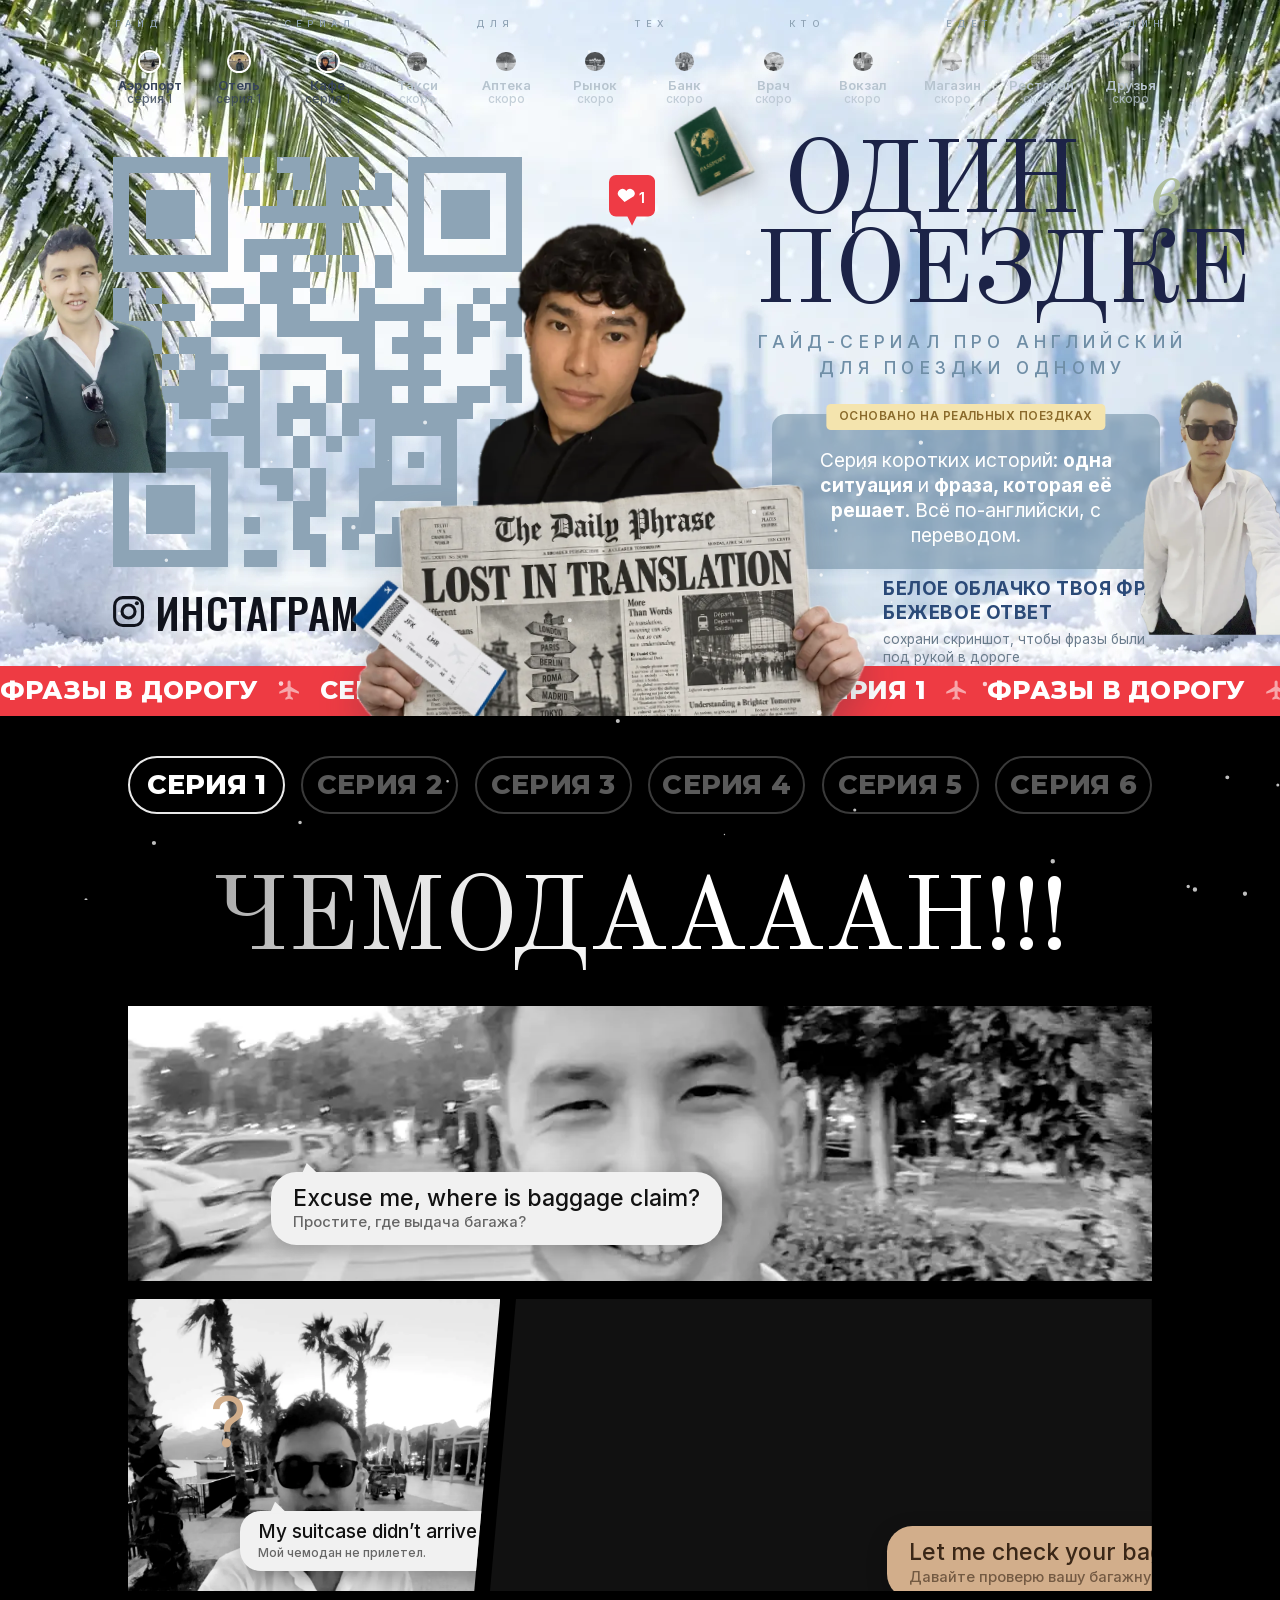
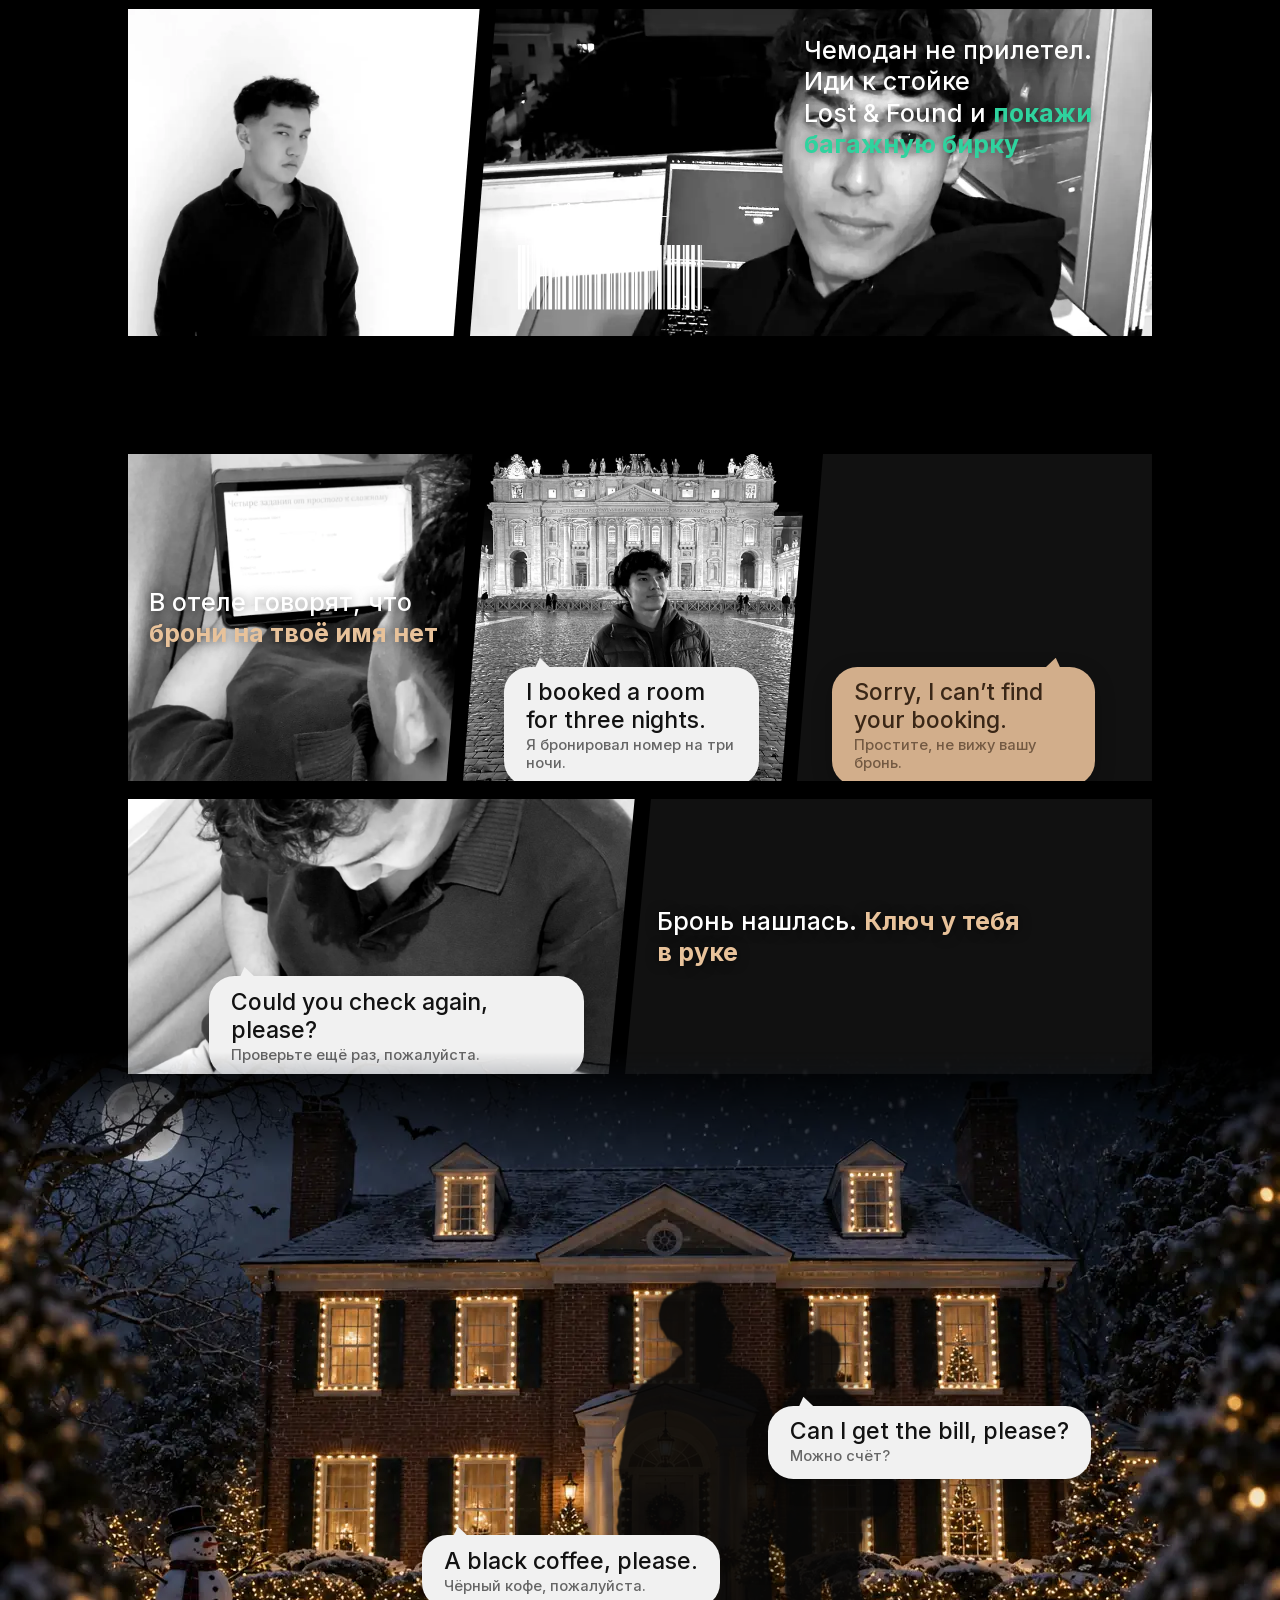
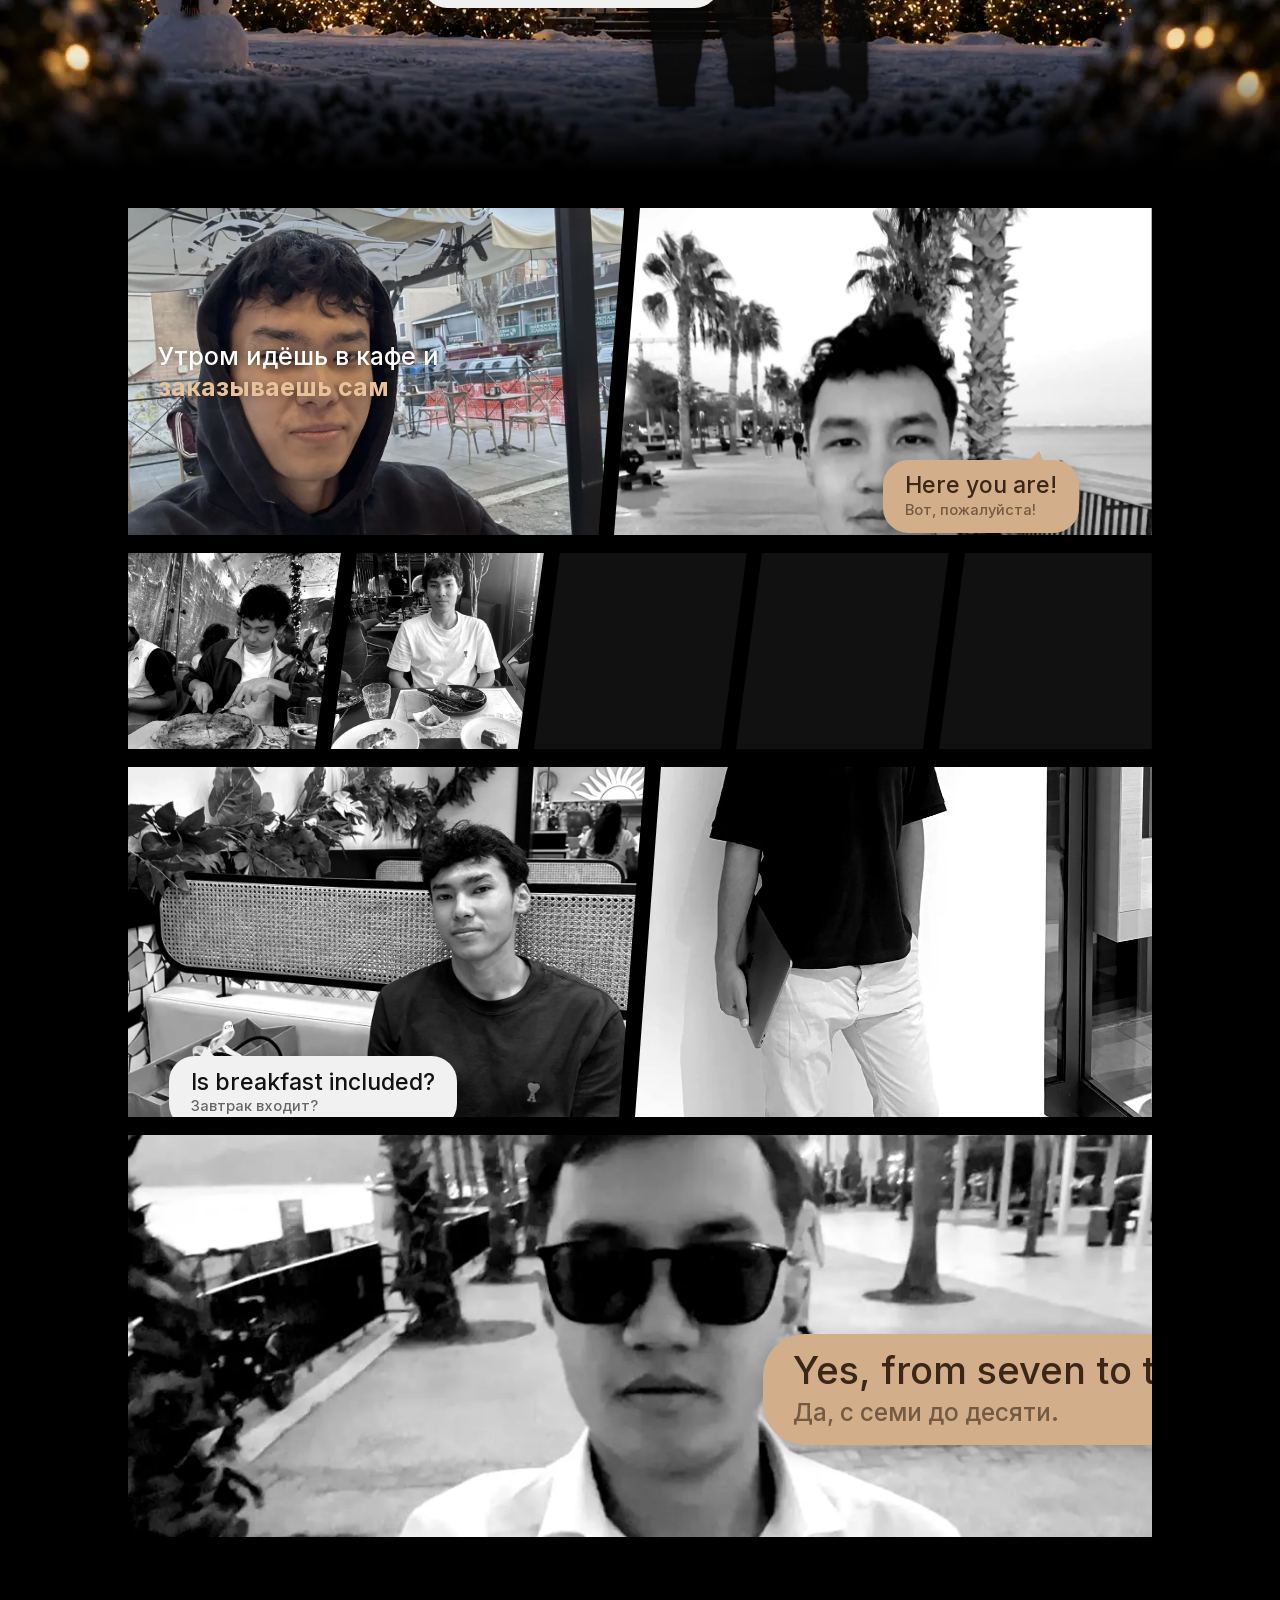
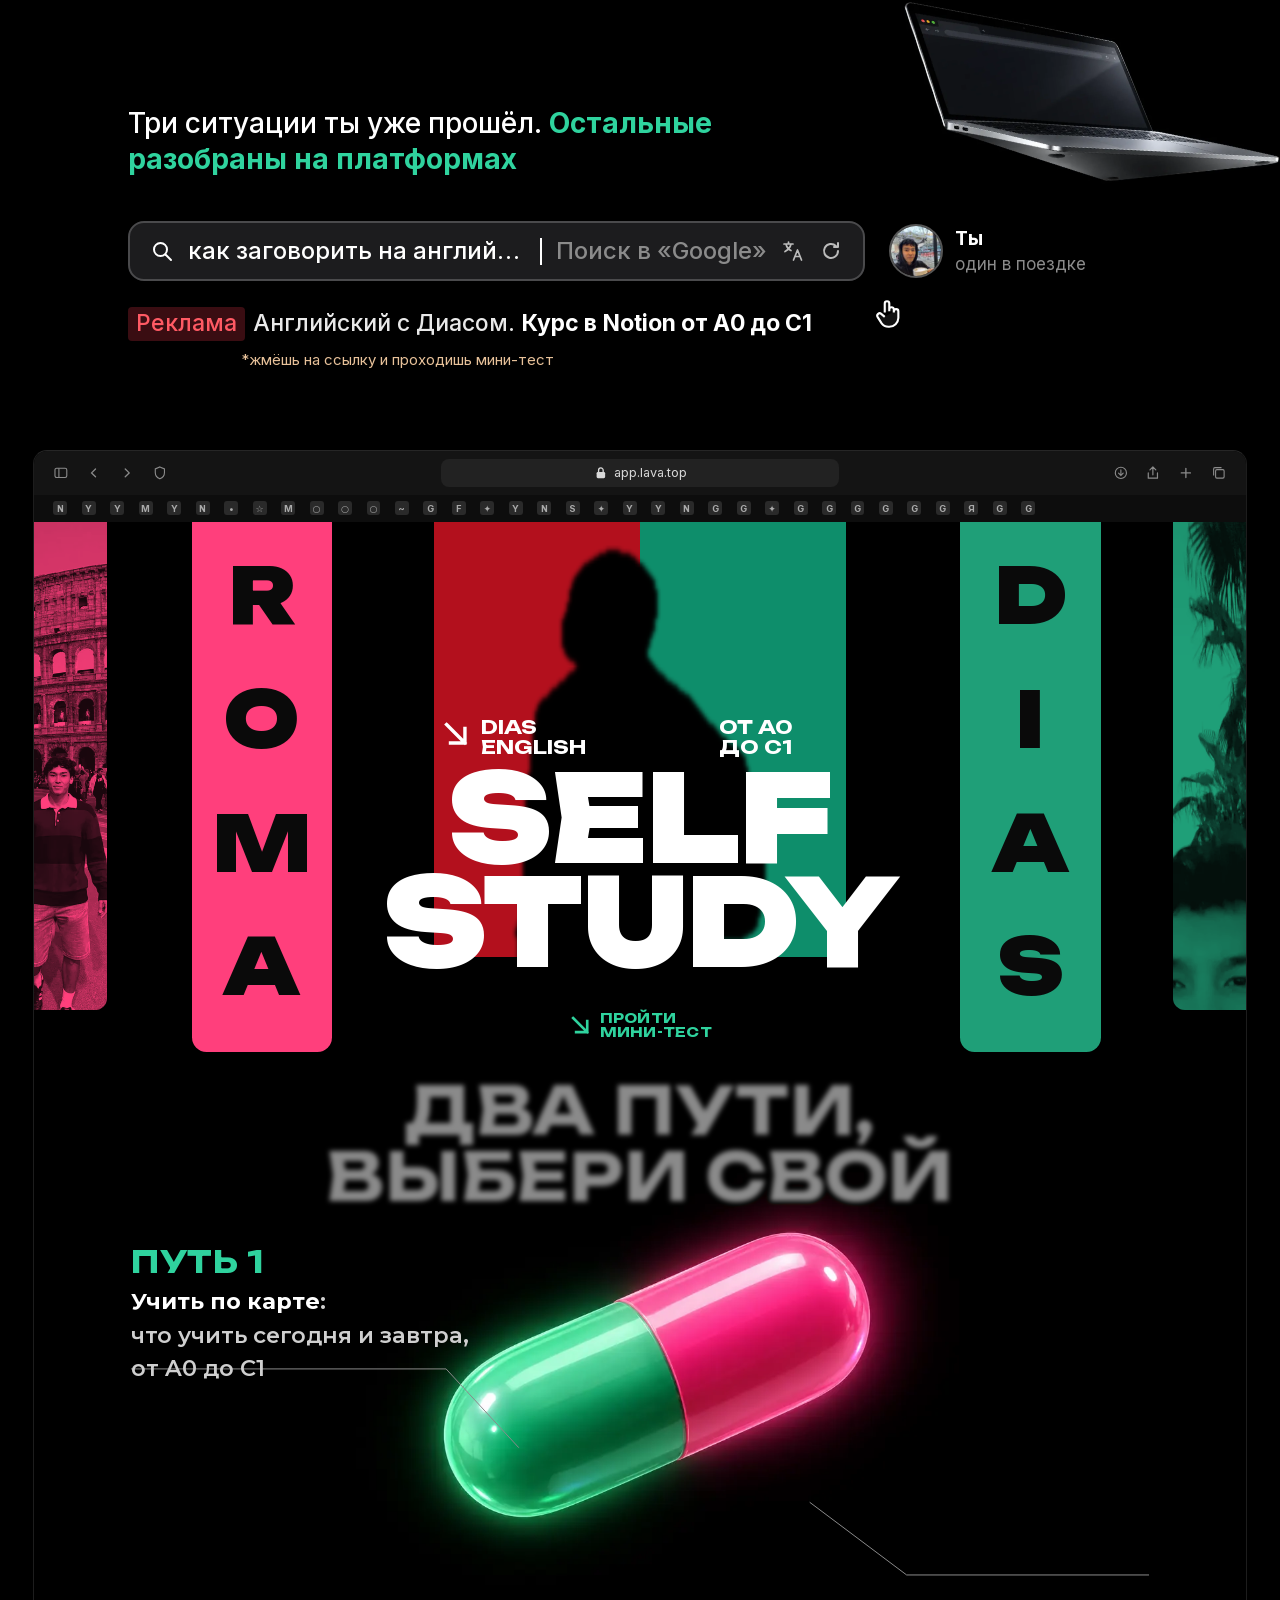
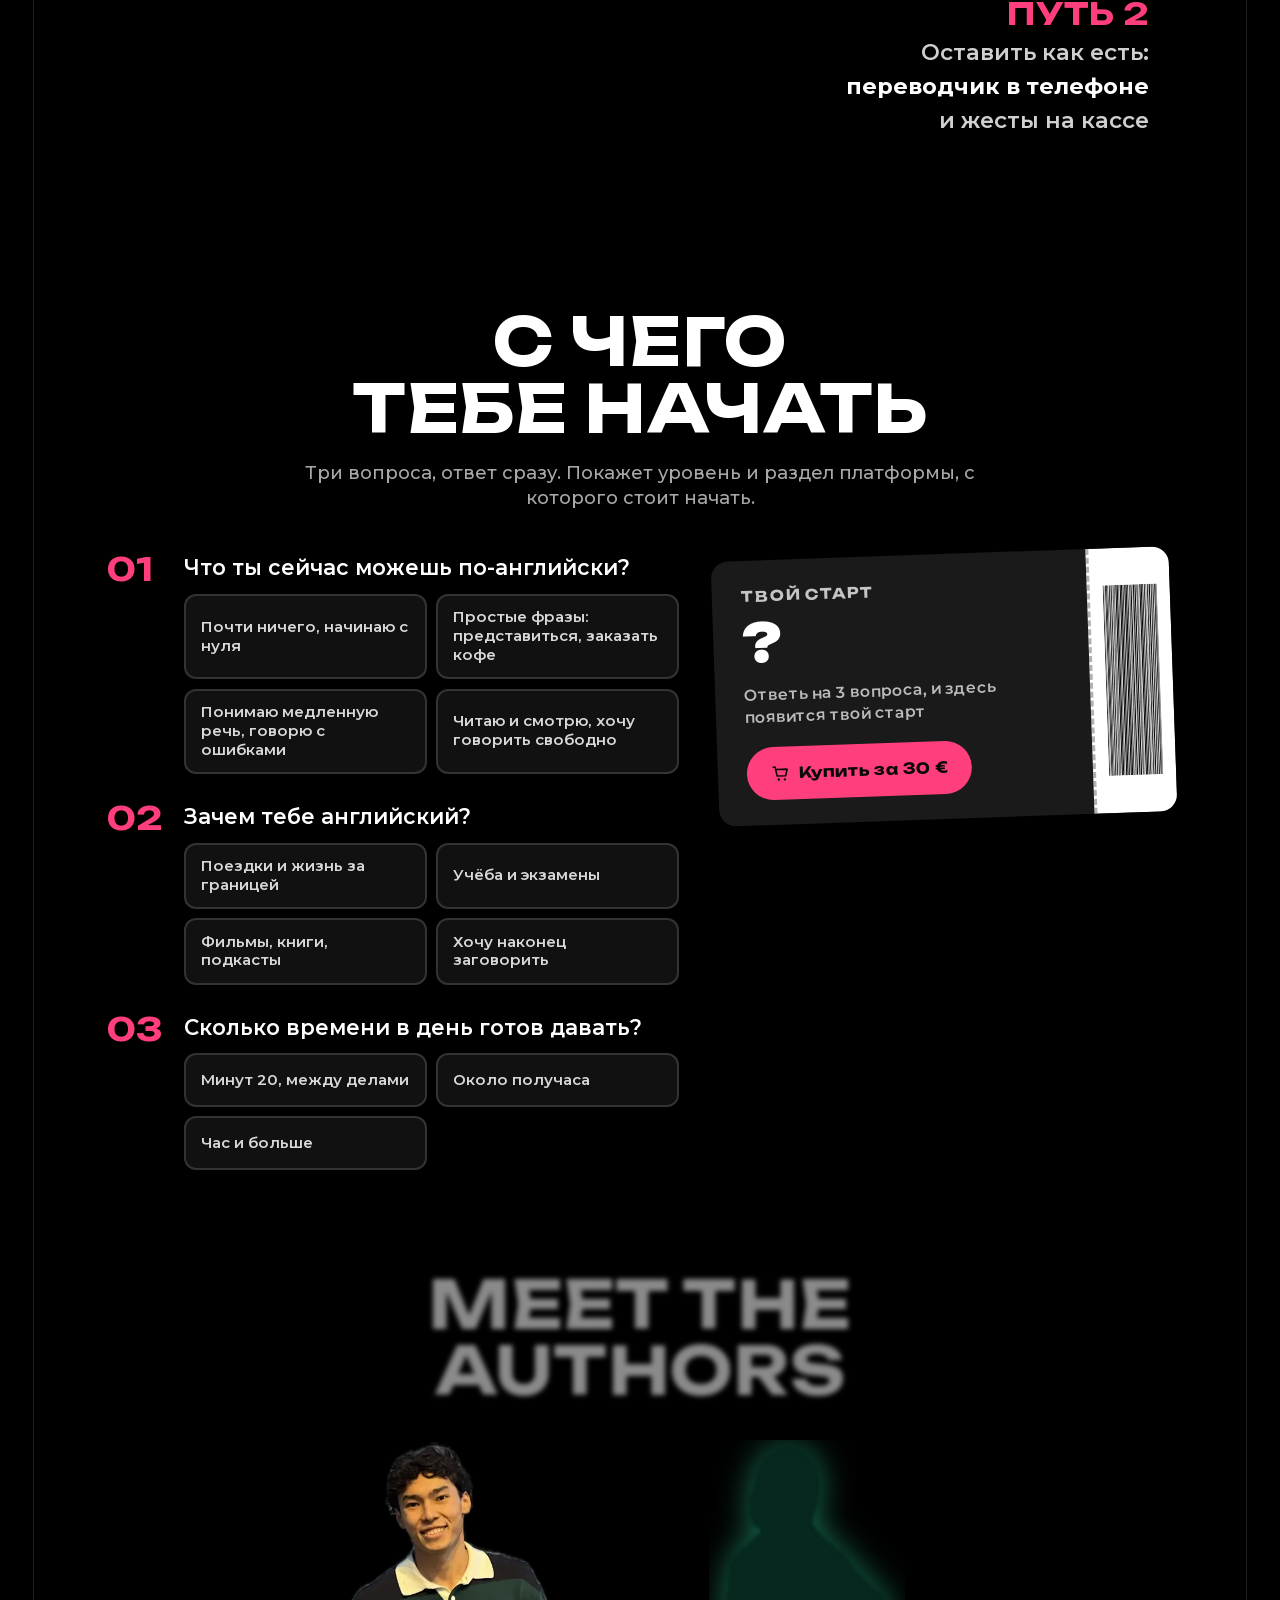
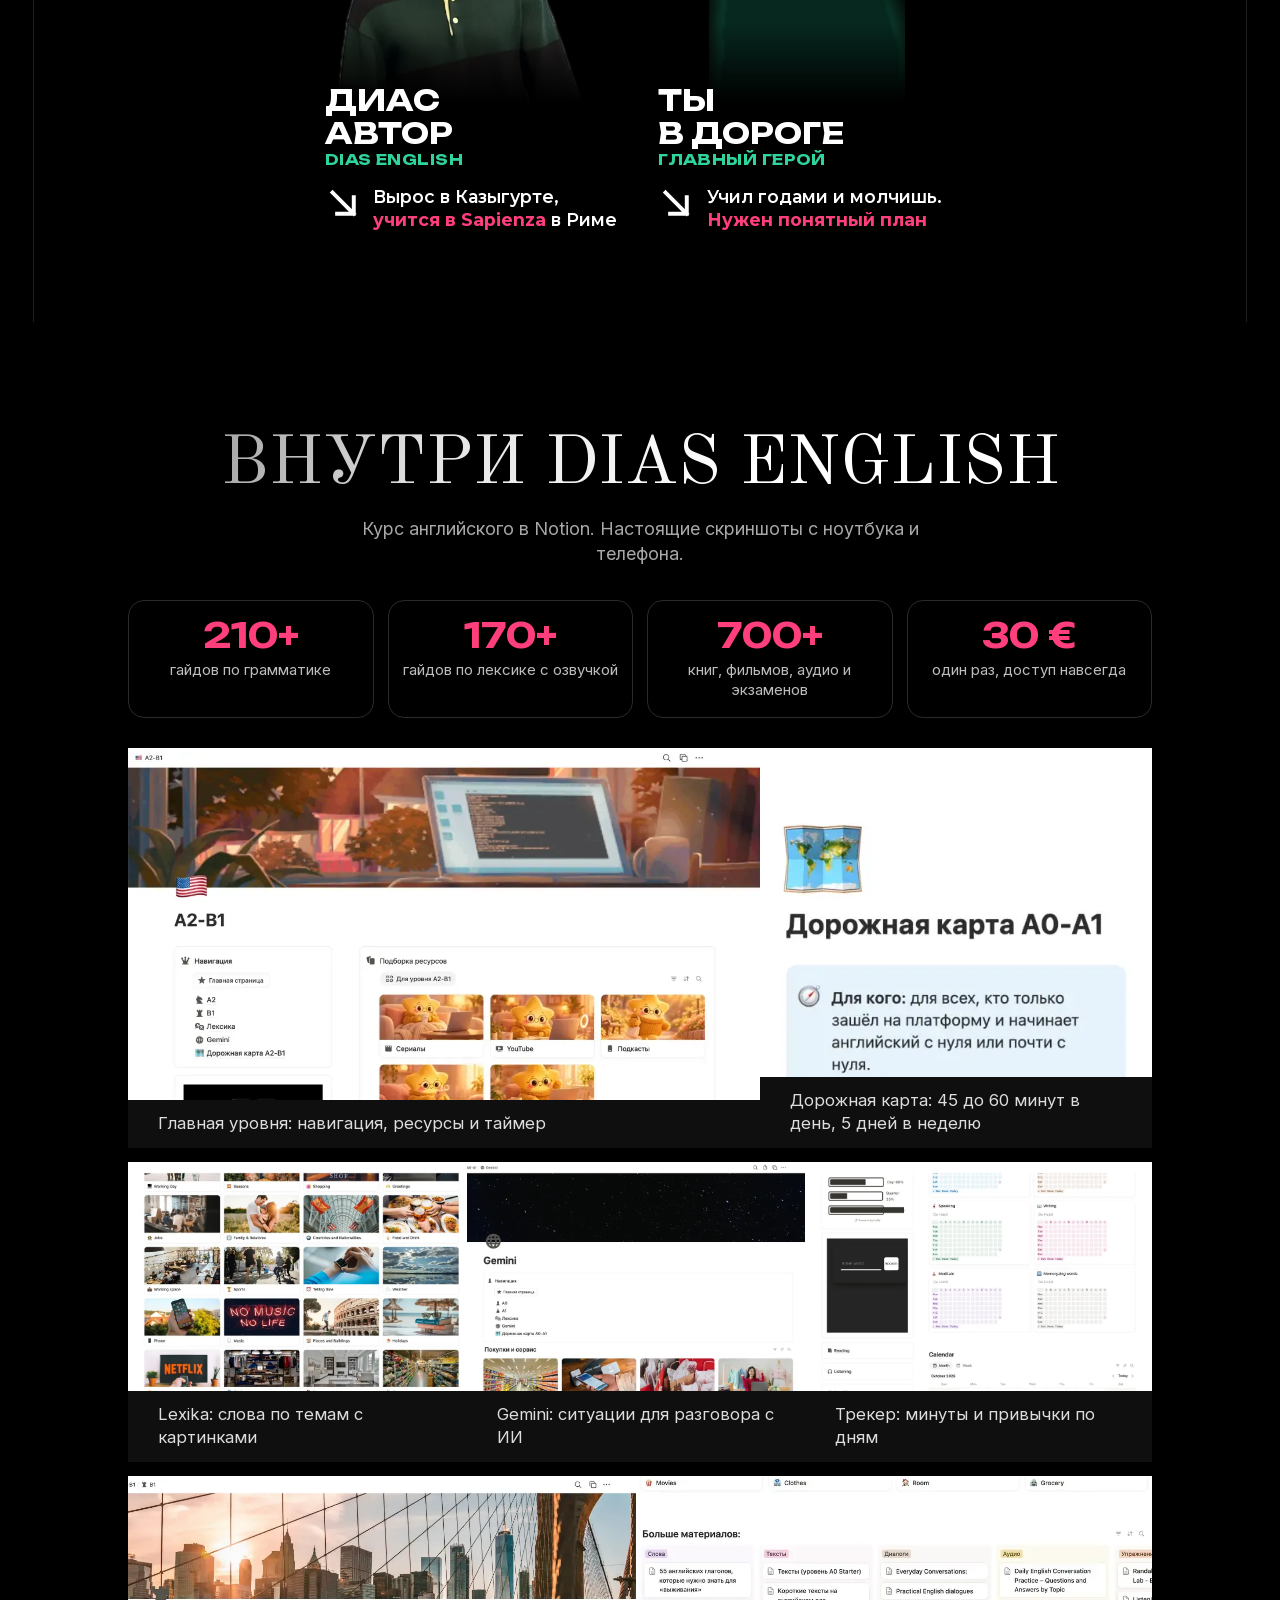
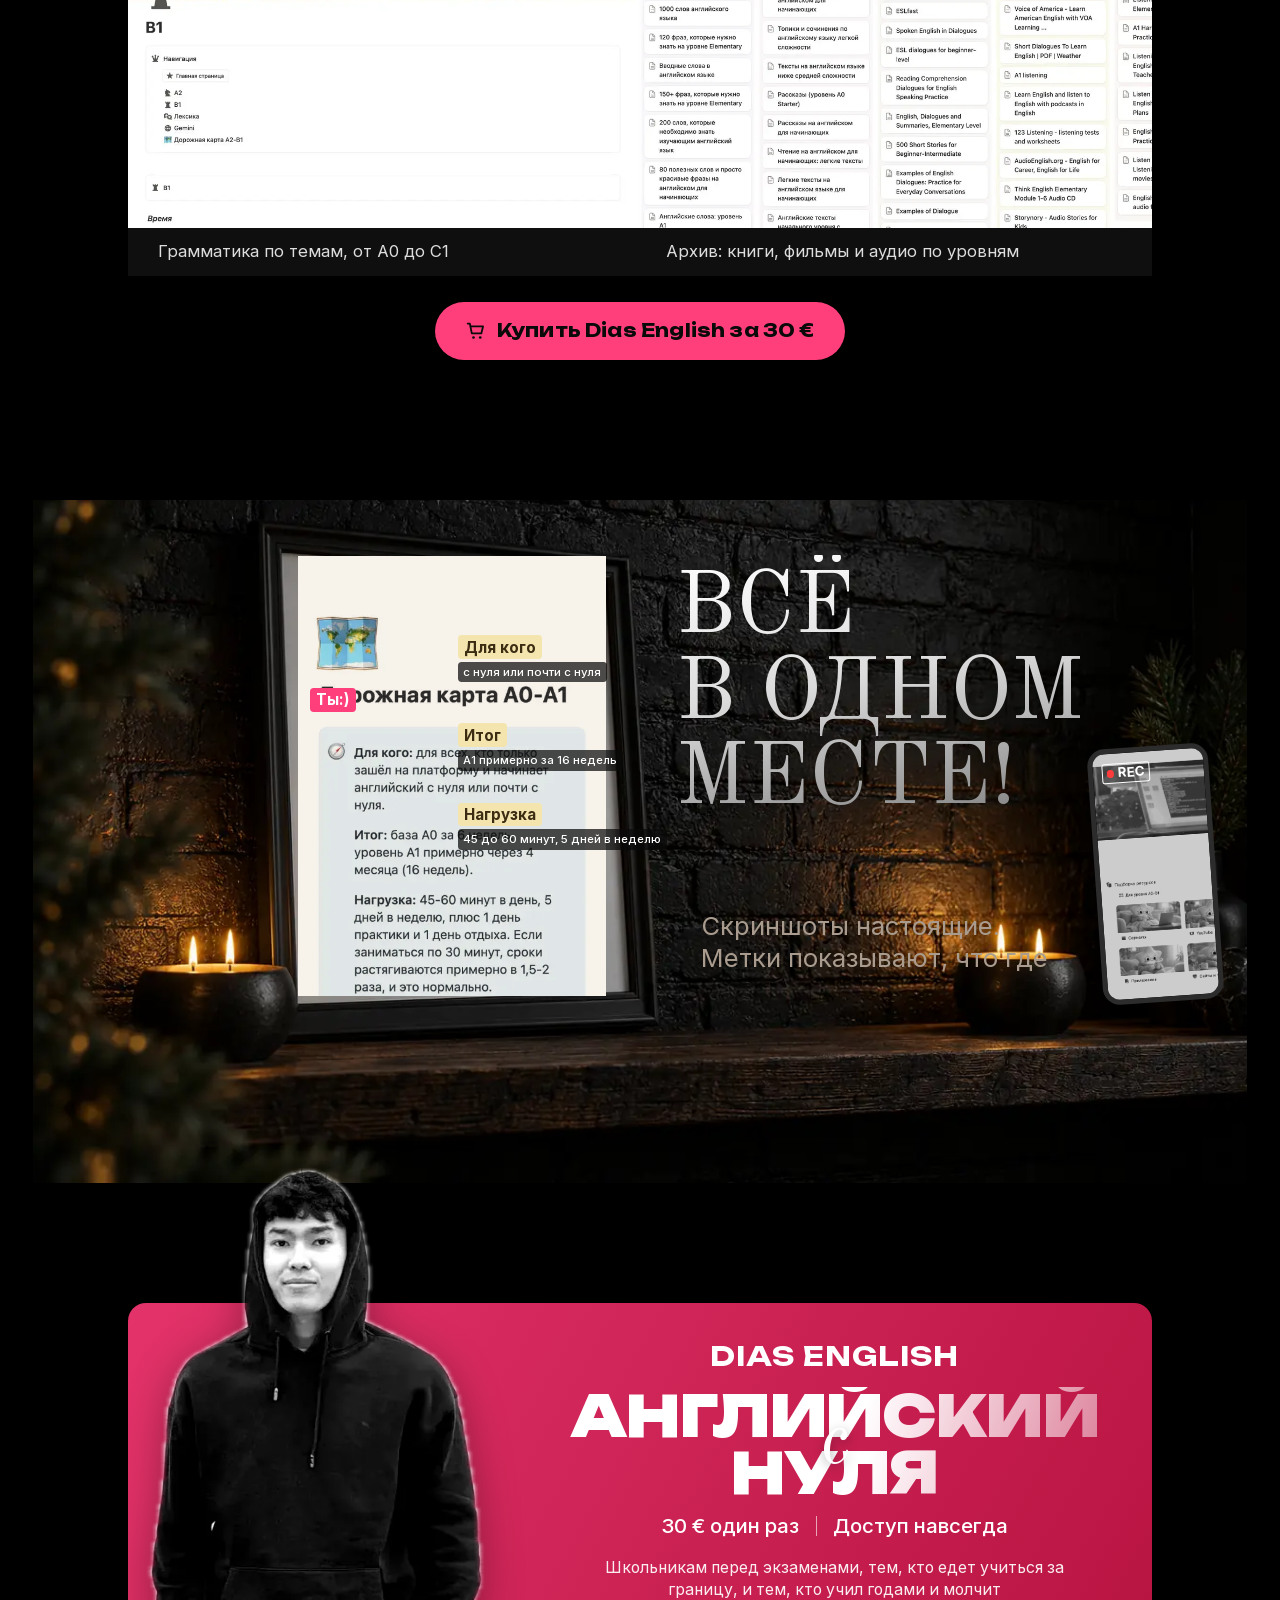
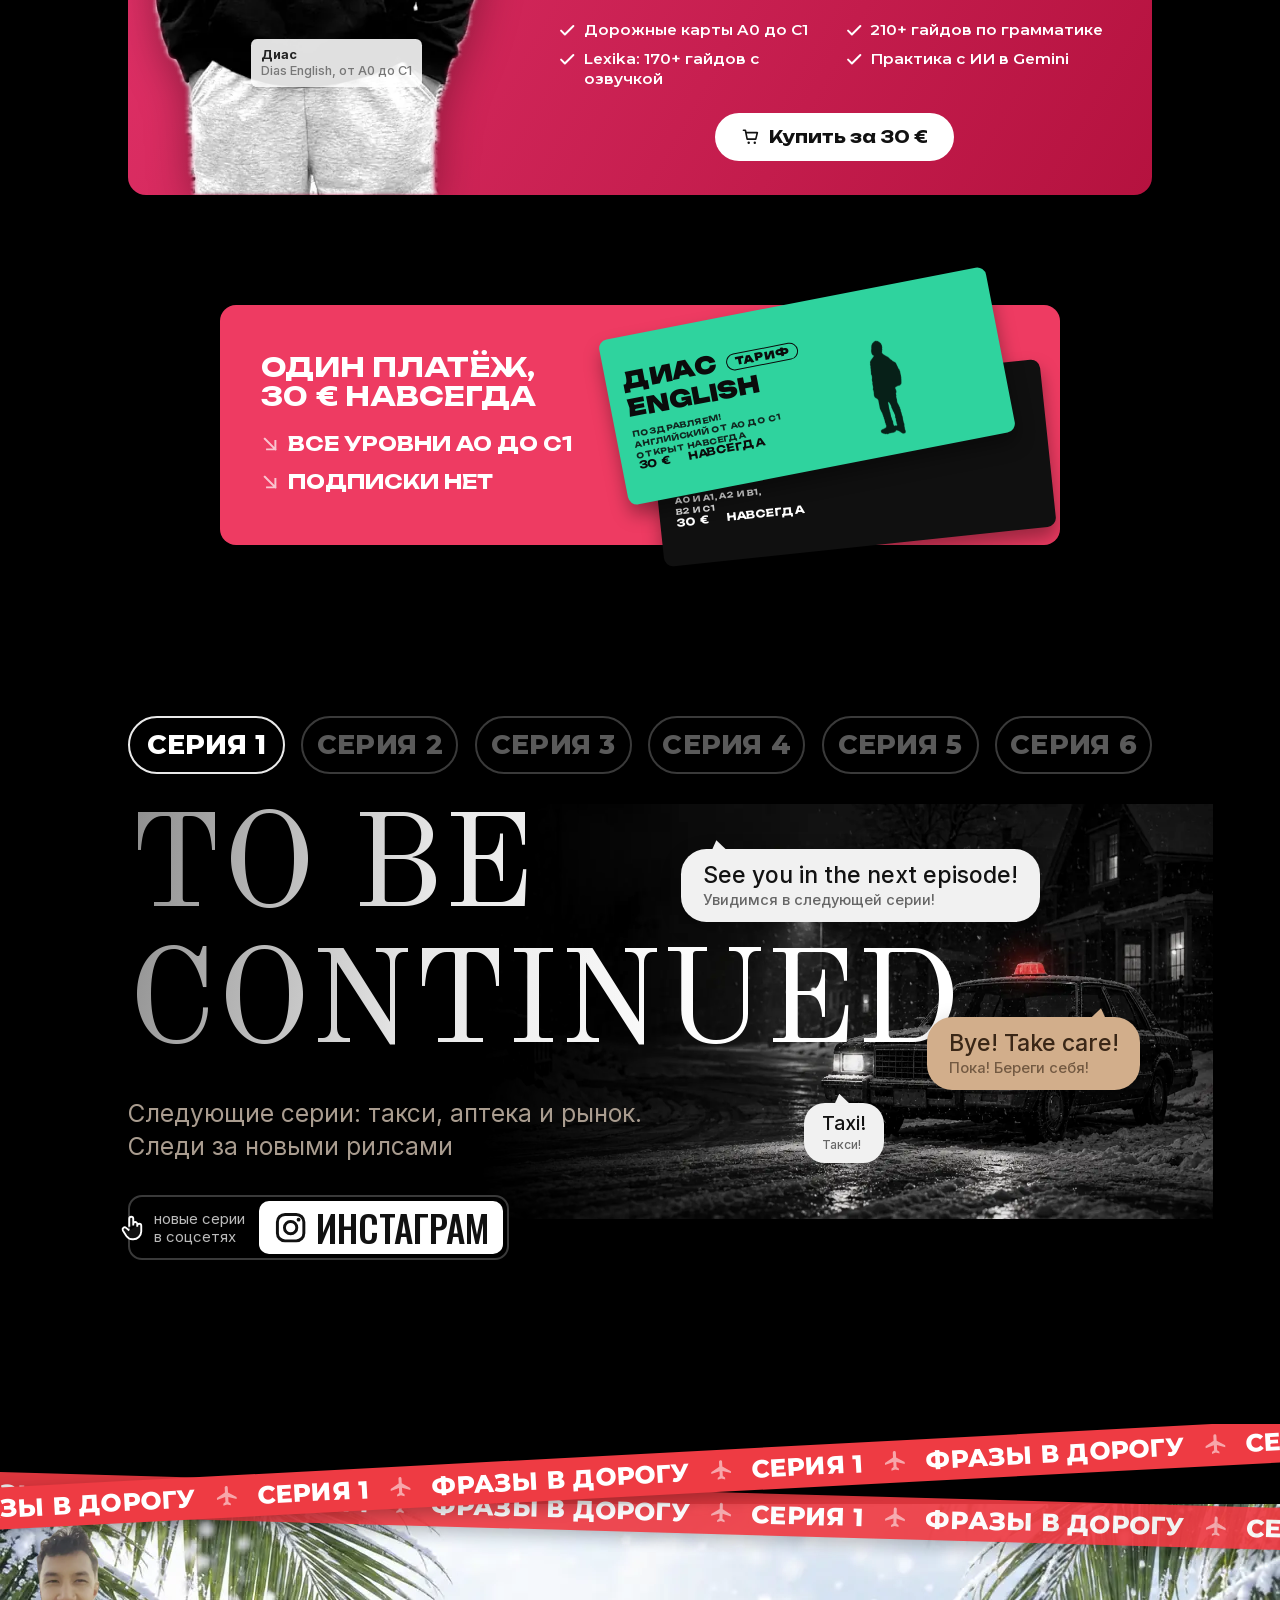
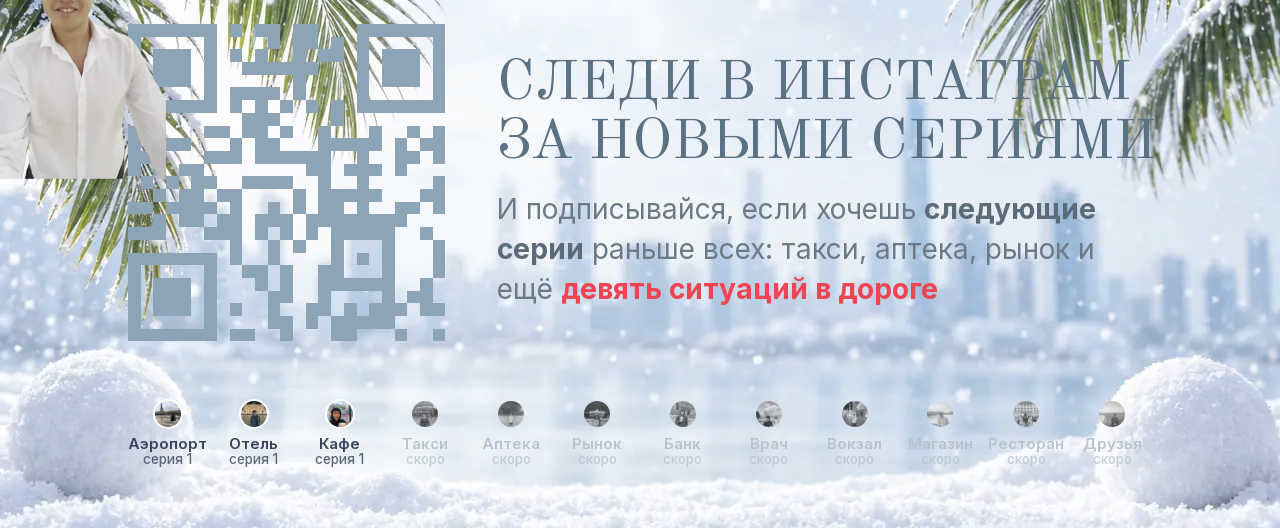
==== commit 3814007d: "Две вариации: /en/ с Dias English и /tr/ с Alterna Timur, мини-тест «С чего тебе начать», перенаправ" ====
--- a/index.html
+++ b/index.html
@@ -1,25 +1,5 @@
 <!doctype html>
-<html lang="ru" data-version="ad" data-base="">
-<head>
-<meta charset="utf-8">
-<meta name="viewport" content="width=device-width, initial-scale=1">
-<title>Один в поездке. Фразы на английском и турецком</title>
-<meta name="description" content="Гайд-сериал: три ситуации в поездке и фразы, которые их решают. Английский и турецкий.">
-<meta property="og:title" content="Один в поездке">
-<meta property="og:description" content="Три ситуации в поездке и фразы на английском и турецком.">
-<meta property="og:image" content="media/hero-bg.webp">
-<meta name="theme-color" content="#000000">
-<link rel="icon" href="data:image/svg+xml,%3Csvg xmlns=%22http://www.w3.org/2000/svg%22 viewBox=%220 0 24 24%22%3E%3Crect width=%2224%22 height=%2224%22 rx=%225%22 fill=%22%23ee3b43%22/%3E%3Cpath d=%22M20 14v-1.6l-6.7-4V4.2a1.3 1.3 0 0 0-2.6 0v4.2L4 12.4V14l6.7-2v4l-1.8 1.3v1.5l3.1-.9 3.1.9v-1.5L13.3 16v-4z%22 fill=%22%23fff%22/%3E%3C/svg%3E">
-<link rel="preload" href="assets/fonts/OldStandardTT-n400-cyrillic.woff2" as="font" type="font/woff2" crossorigin>
-<link rel="stylesheet" href="assets/fonts.css">
-<link rel="stylesheet" href="assets/style.css">
-<script src="content.js" defer></script>
-<script src="assets/sizes.js" defer></script>
-<script src="assets/qrcode.js" defer></script>
-<script src="assets/app.js" defer></script>
-</head>
-<body>
-<div id="app"></div>
-<noscript><p style="padding:24px">Для этой страницы нужен JavaScript.</p></noscript>
-</body>
-</html>
+<html lang="ru"><head><meta charset="utf-8"><title>Один в поездке</title>
+<meta http-equiv="refresh" content="0; url=en/"><link rel="canonical" href="en/">
+<script>location.replace("en/" + location.hash);</script></head>
+<body style="background:#000;color:#fff;font:16px sans-serif;padding:24px"><a style="color:#fff" href="en/">Открыть страницу</a></body></html>
